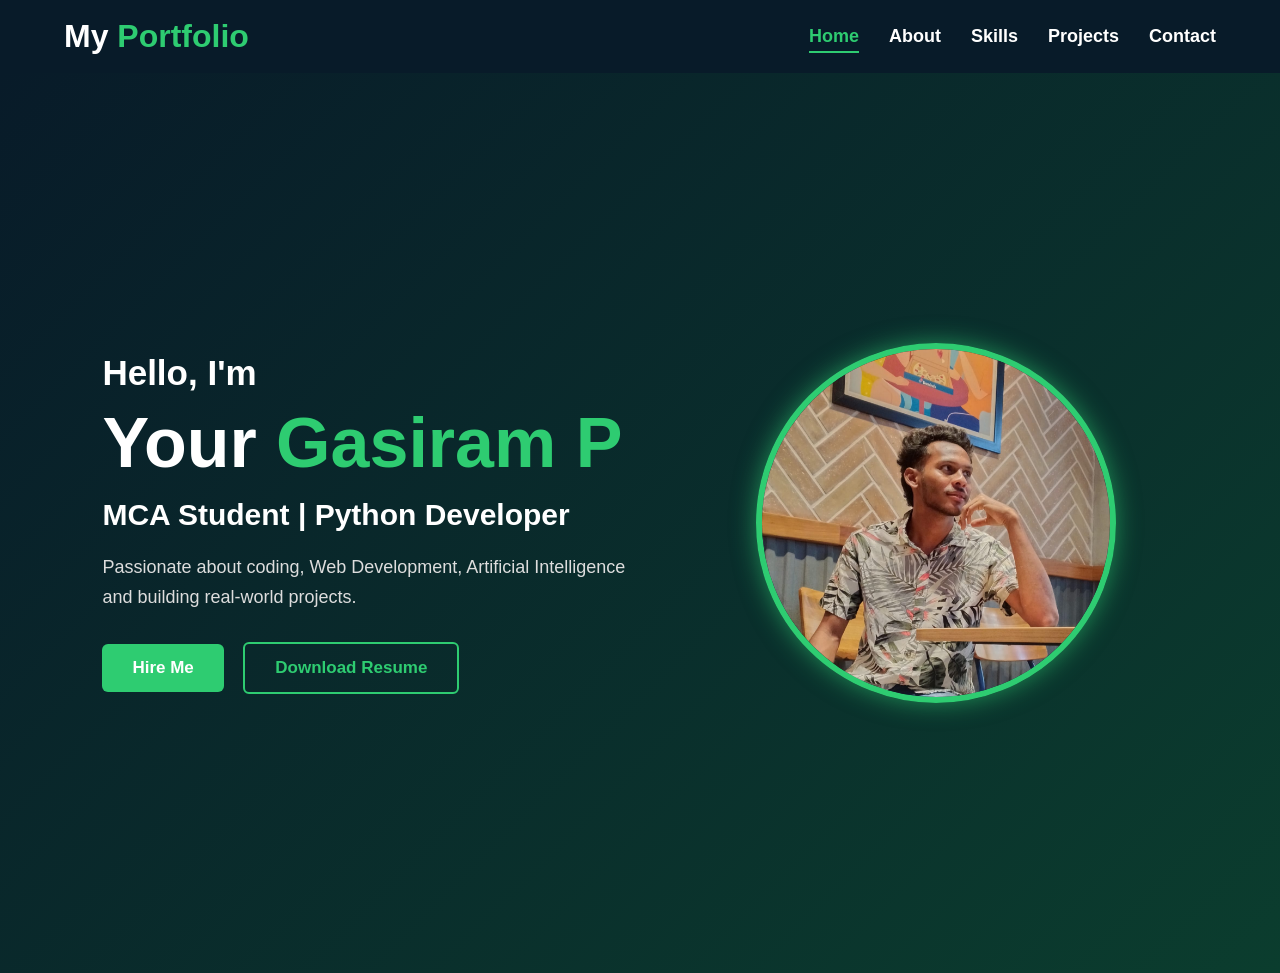
==== index.html @ af92c988 "Initial portfolio website upload" ====
<!DOCTYPE html>
<html lang="en">
<head>
    <meta charset="UTF-8">
    <meta name="viewport" content="width=device-width, initial-scale=1.0">
    <title>My Portfolio</title>

    <link rel="stylesheet" href="style.css">

    <link rel="stylesheet"
    href="https://cdnjs.cloudflare.com/ajax/libs/font-awesome/6.5.1/css/all.min.css">
</head>
<body>

<header>
    <nav>
        <h2>My <span>Portfolio</span></h2>

        <ul>
            <li><a href="index.html" class="active">Home</a></li>
            <li><a href="about.html">About</a></li>
            <li><a href="skills.html">Skills</a></li>
            <li><a href="projects.html">Projects</a></li>
            <li><a href="contact.html">Contact</a></li>
        </ul>
    </nav>
</header>

<section class="hero">

    <div class="hero-text">
        <h3>Hello, I'm</h3>

        <h1>Your <span>Gasiram P</span></h1>

        <h2>MCA Student | Python Developer</h2>

        <p>
            Passionate about coding, Web Development,
            Artificial Intelligence and building
            real-world projects.
        </p>

        <div class="buttons">
            <a href="contact.html">Hire Me</a>
            <a href="images/Gasiram resume.pdf (1).pdf" download>Download Resume</a>
        </div>
    </div>

    <div class="hero-image">
        <img src="images/WhatsApp Image 2026-05-23 at 7.29.19 PM.jpeg" alt="Profile">
    </div>

</section>

<script src="script.js"></script>

</body>
</html>
---- style.css ----
/* ===========================
   Reset
=========================== */

*{
    margin:0;
    padding:0;
    box-sizing:border-box;
    font-family:Arial, Helvetica, sans-serif;
    scroll-behavior:smooth;
}

body{
    background:#f5f5f5;
    color:#333;
    overflow-x:hidden;
}

/* ===========================
   Header
=========================== */

header{
    width:100%;
    background:#081b29;
    position:top;
    top:0;
    left:0;
    z-index:1000;
    box-shadow:0 2px 10px rgba(0,0,0,.3);
}

/* ===========================
   Navigation
=========================== */

nav{
    width:90%;
    margin:auto;
    display:flex;
    justify-content:space-between;
    align-items:center;
    padding:18px 0;
}

nav h2{
    color:#fff;
    font-size:32px;
    font-weight:bold;
}

nav h2 span{
    color:#2ecc71;
}

nav ul{
    list-style:none;
    display:flex;
}

nav ul li{
    margin-left:30px;
}

nav ul li a{
    text-decoration:none;
    color:#fff;
    font-size:18px;
    font-weight:bold;
    transition:.3s;
}

nav ul li a:hover,
nav ul li a.active{
    color:#2ecc71;
    border-bottom:2px solid #2ecc71;
    padding-bottom:5px;
}

/* ===========================
   Hero Section
=========================== */

.hero{
    width:100%;
    min-height:100vh;
    display:flex;
    justify-content:space-between;
    align-items:center;
    padding:120px 8%;
    background:linear-gradient(135deg,#081b29,#0b3d2e);
    color:#fff;
}

.hero-text{
    width:50%;
}

.hero-text h3{
    font-size:35px;
    margin-bottom:10px;
}

.hero-text h1{
    font-size:70px;
    margin-bottom:15px;
}

.hero-text h1 span{
    color:#2ecc71;
}

.hero-text h2{
    font-size:30px;
    margin-bottom:20px;
}

.hero-text p{
    font-size:18px;
    line-height:30px;
    color:#ddd;
    margin-bottom:30px;
}

/* Buttons */

.buttons a{
    display:inline-block;
    padding:14px 30px;
    text-decoration:none;
    border-radius:6px;
    font-size:17px;
    font-weight:bold;
    margin-right:15px;
    transition:.3s;
}

.buttons a:first-child{
    background:#2ecc71;
    color:#fff;
}

.buttons a:last-child{
    border:2px solid #2ecc71;
    color:#2ecc71;
}

.buttons a:hover{
    transform:translateY(-3px);
}

/* Hero Image */

.hero-image{
    width:45%;
    display:flex;
    justify-content:center;
}

.hero-image img{
    width:360px;
    height:360px;
    object-fit:cover;
    border-radius:50%;
    border:6px solid #2ecc71;
    box-shadow:0 0 25px rgba(46,204,113,.6);
}
/* About Section */
.about{
    padding: 70px 10%;
    background: #fff;
}

.about-container{
    display: flex;
    align-items: center;
    justify-content: space-between;
    gap: 50px;
    flex-wrap: wrap;
}

.about-image{
    flex: 2;
}

.about-image img{
    width: 100%;
    max-width: 4000px;
    border-radius: 00px;
    box-shadow: 0 5px 15px rgba(0,0,0,0.2);
}

.about-content{
    flex: 1;
}

.about-content h2{
    font-size: 38px;
    margin-bottom: 20px;
    color: #222;
}

.about-content h2 span{
    color: #00c853;
}

.about-content p{
    font-size: 17px;
    line-height: 1.8;
    color: #555;
    margin-bottom: 25px;
}

.about-info{
    display: flex;
    justify-content: space-between;
    gap: 40px;
    flex-wrap: wrap;
}

.about-info p{
    margin: 12px 0;
    font-size: 17px;
}

.about-info strong{
    color: #00c853;
}

/* Responsive */
@media(max-width:768px){
    .about-container{
        flex-direction: column;
        text-align: center;
    }

    .about-info{
        flex-direction: column;
        gap: 10px;
    }

    .about-image img{
        max-width: 320px;
    }
}
/* ==========================
   Contact Section
========================== */

.contact{
    width:90%;
    margin:120px auto 60px;
}

.contact h2{
    text-align:center;
    font-size:42px;
    margin-bottom:40px;
}

.contact h2 span{
    color:#2ecc71;
}

.contact-container{
    display:flex;
    justify-content:space-between;
    gap:40px;
    flex-wrap:wrap;
}

/* Contact Form */

.contact-container form{
    flex:1;
    min-width:320px;
    background:#fff;
    padding:30px;
    border-radius:10px;
    box-shadow:0 5px 15px rgba(0,0,0,.1);
}

.contact-container input,
.contact-container textarea{
    width:100%;
    padding:15px;
    margin-bottom:20px;
    border:1px solid #ccc;
    border-radius:6px;
    outline:none;
    font-size:16px;
}

.contact-container input:focus,
.contact-container textarea:focus{
    border-color:#2ecc71;
}

.contact-container textarea{
    resize:none;
}

.contact-container button{
    background:#2ecc71;
    color:#fff;
    border:none;
    padding:14px 30px;
    font-size:17px;
    border-radius:6px;
    cursor:pointer;
    transition:.3s;
}

.contact-container button:hover{
    background:#27ae60;
}

/* Contact Information */

.contact-info{
    flex:1;
    min-width:300px;
    background:#fff;
    padding:30px;
    border-radius:10px;
    box-shadow:0 5px 15px rgba(0,0,0,.1);
}

.contact-info h3{
    font-size:28px;
    margin-bottom:20px;
    color:#2ecc71;
}

.contact-info p{
    margin:18px 0;
    font-size:17px;
    color:#555;
}

.contact-info i{
    color:#2ecc71;
    font-size:20px;
    width:35px;
}

/* Footer */

footer{
    background:#081b29;
    color:#fff;
    text-align:center;
    padding:20px;
    margin-top:50px;
}

/* Responsive */

@media(max-width:768px){

.contact-container{
    flex-direction:column;
}

.contact h2{
    font-size:34px;
}

.contact-container form,
.contact-info{
    width:100%;
}

}
/* ==========================
   Projects Section
========================== */

.projects{
    width:90%;
    margin:120px auto 60px;
    text-align:center;
}

.projects h2{
    font-size:42px;
    margin-bottom:40px;
    color:#081b29;
}

.projects h2 span{
    color:#2ecc71;
}

.project-box{
    display:grid;
    grid-template-columns:repeat(auto-fit,minmax(300px,1fr));
    gap:30px;
}

.project{
    background:#fff;
    border-radius:15px;
    overflow:hidden;
    box-shadow:0 5px 15px rgba(0,0,0,0.15);
    transition:0.4s;
}

.project:hover{
    transform:translateY(-10px);
    box-shadow:0 10px 25px rgba(46,204,113,0.3);
}

.project img{
    width:100%;
    height:220px;
    object-fit:cover;
}

.project h3{
    font-size:24px;
    color:#081b29;
    margin:20px 0 10px;
}

.project p{
    font-size:16px;
    color:#555;
    line-height:26px;
    padding:0 20px;
}

.project a{
    display:inline-block;
    margin:20px 0 25px;
    padding:12px 30px;
    background:#2ecc71;
    color:#fff;
    text-decoration:none;
    border-radius:6px;
    font-weight:bold;
    transition:0.3s;
}

.project a:hover{
    background:#27ae60;
}

/* Responsive */

@media (max-width:768px){

.project-box{
    grid-template-columns:1fr;
}

.projects h2{
    font-size:34px;
}

.project img{
    height:200px;
}

.project h3{
    font-size:22px;
}

}
/* ==========================
   Skills Section
========================== */

.skills{
    padding:120px 10% 80px;
    background:#f5f5f5;
    text-align:center;
}

.skills h2{
    font-size:40px;
    margin-bottom:50px;
    color:#222;
}

.skills h2 span{
    color:#1dda65;
}

/* Skill Cards Container */

.skill-box{
    display:grid;
    grid-template-columns:repeat(auto-fit,minmax(220px,1fr));
    gap:30px;
    justify-content:center;
    align-items:center;
}

/* Individual Card */

.card{
    background:#fff;
    padding:25px;
    border-radius:15px;
    box-shadow:0 8px 20px rgba(0,0,0,0.1);
    transition:0.4s ease;
    cursor:pointer;
}

.card:hover{
    transform:translateY(-10px);
    box-shadow:0 15px 30px rgba(0,0,0,0.2);
}

/* Skill Image */

.card img{
    width:100px;
    height:100px;
    object-fit:contain;
    margin-bottom:20px;
    transition:0.4s;
}

.card:hover img{
    transform:scale(1.1) rotate(5deg);
}

/* Skill Name */

.card h3{
    font-size:22px;
    color:#333;
    margin-top:10px;
}

/* Responsive */

@media(max-width:768px){

    .skills{
        padding:100px 20px 60px;
    }

    .skills h2{
        font-size:32px;
    }

    .card{
        padding:20px;
    }

    .card img{
        width:80px;
        height:80px;
    }

    .card h3{
        font-size:20px;
    }
}

@media(max-width:480px){

    .skills h2{
        font-size:28px;
    }

    .skill-box{
        grid-template-columns:1fr;
    }
}
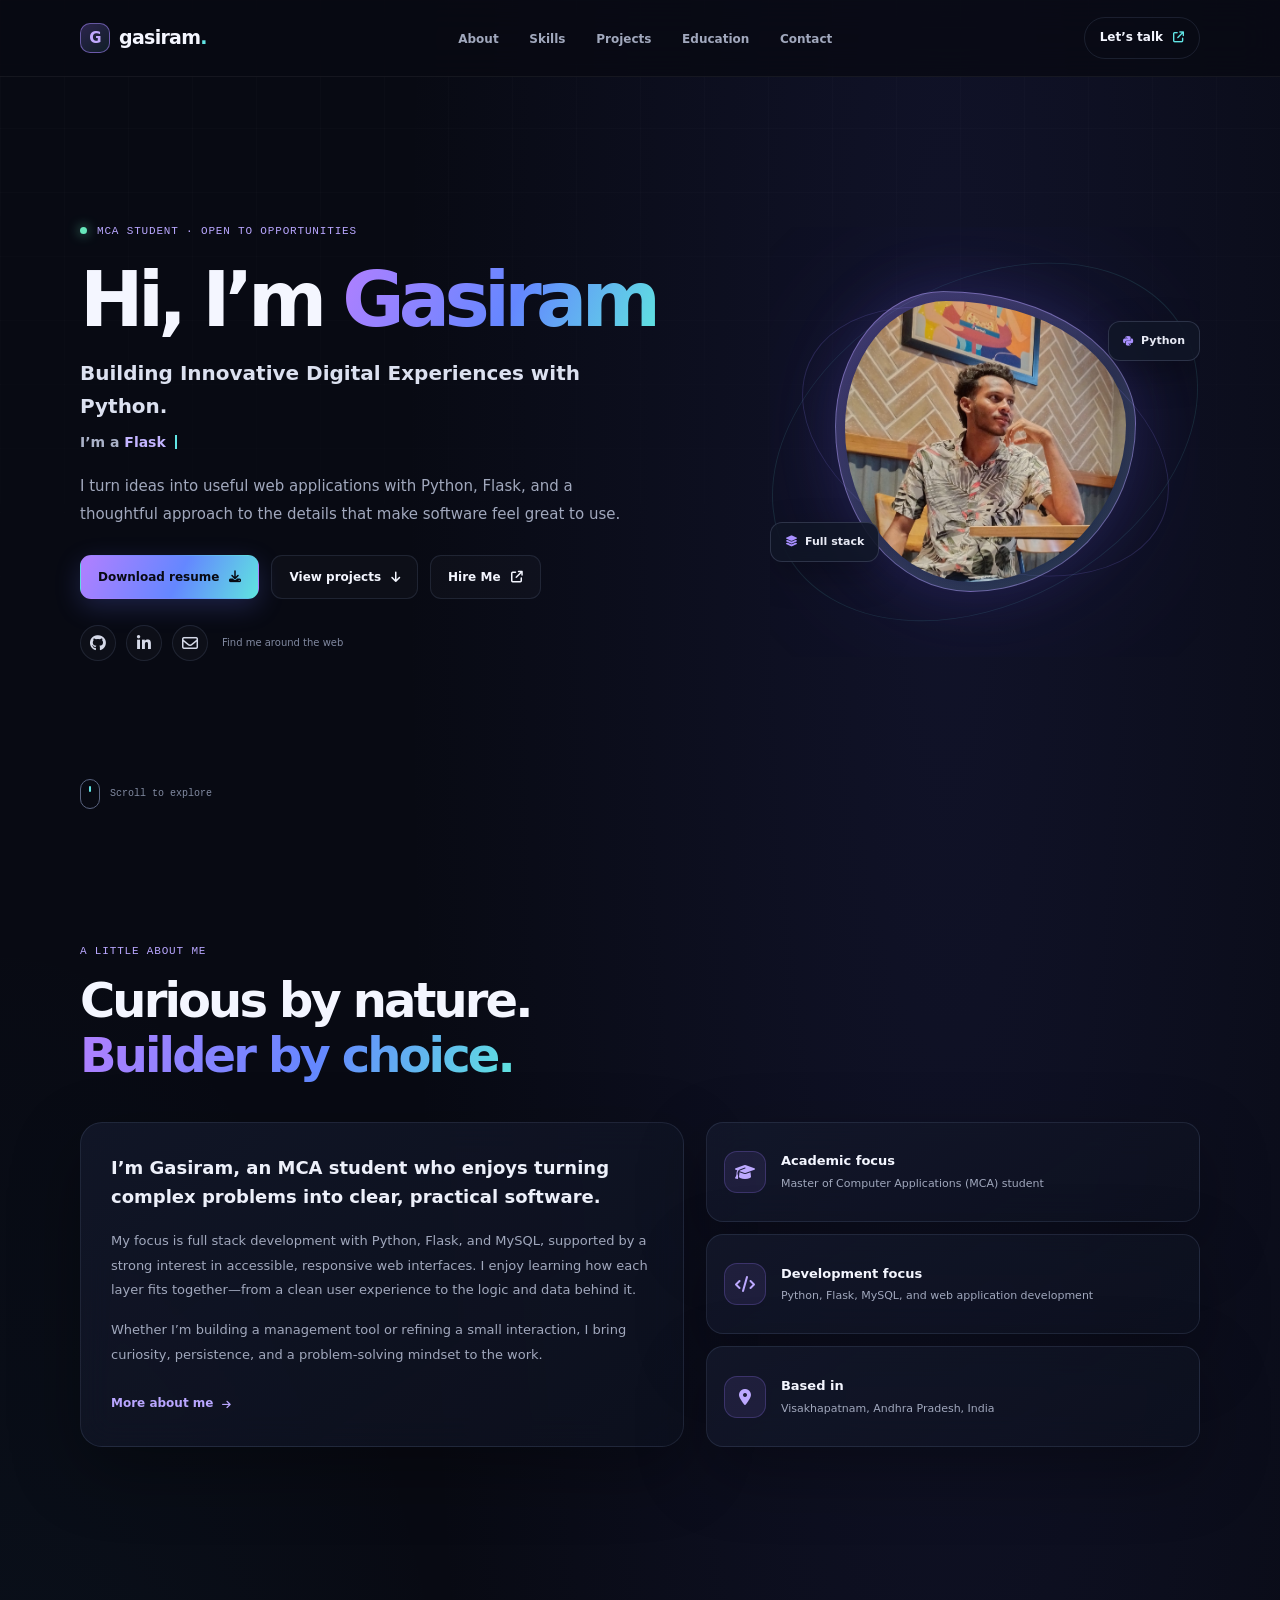
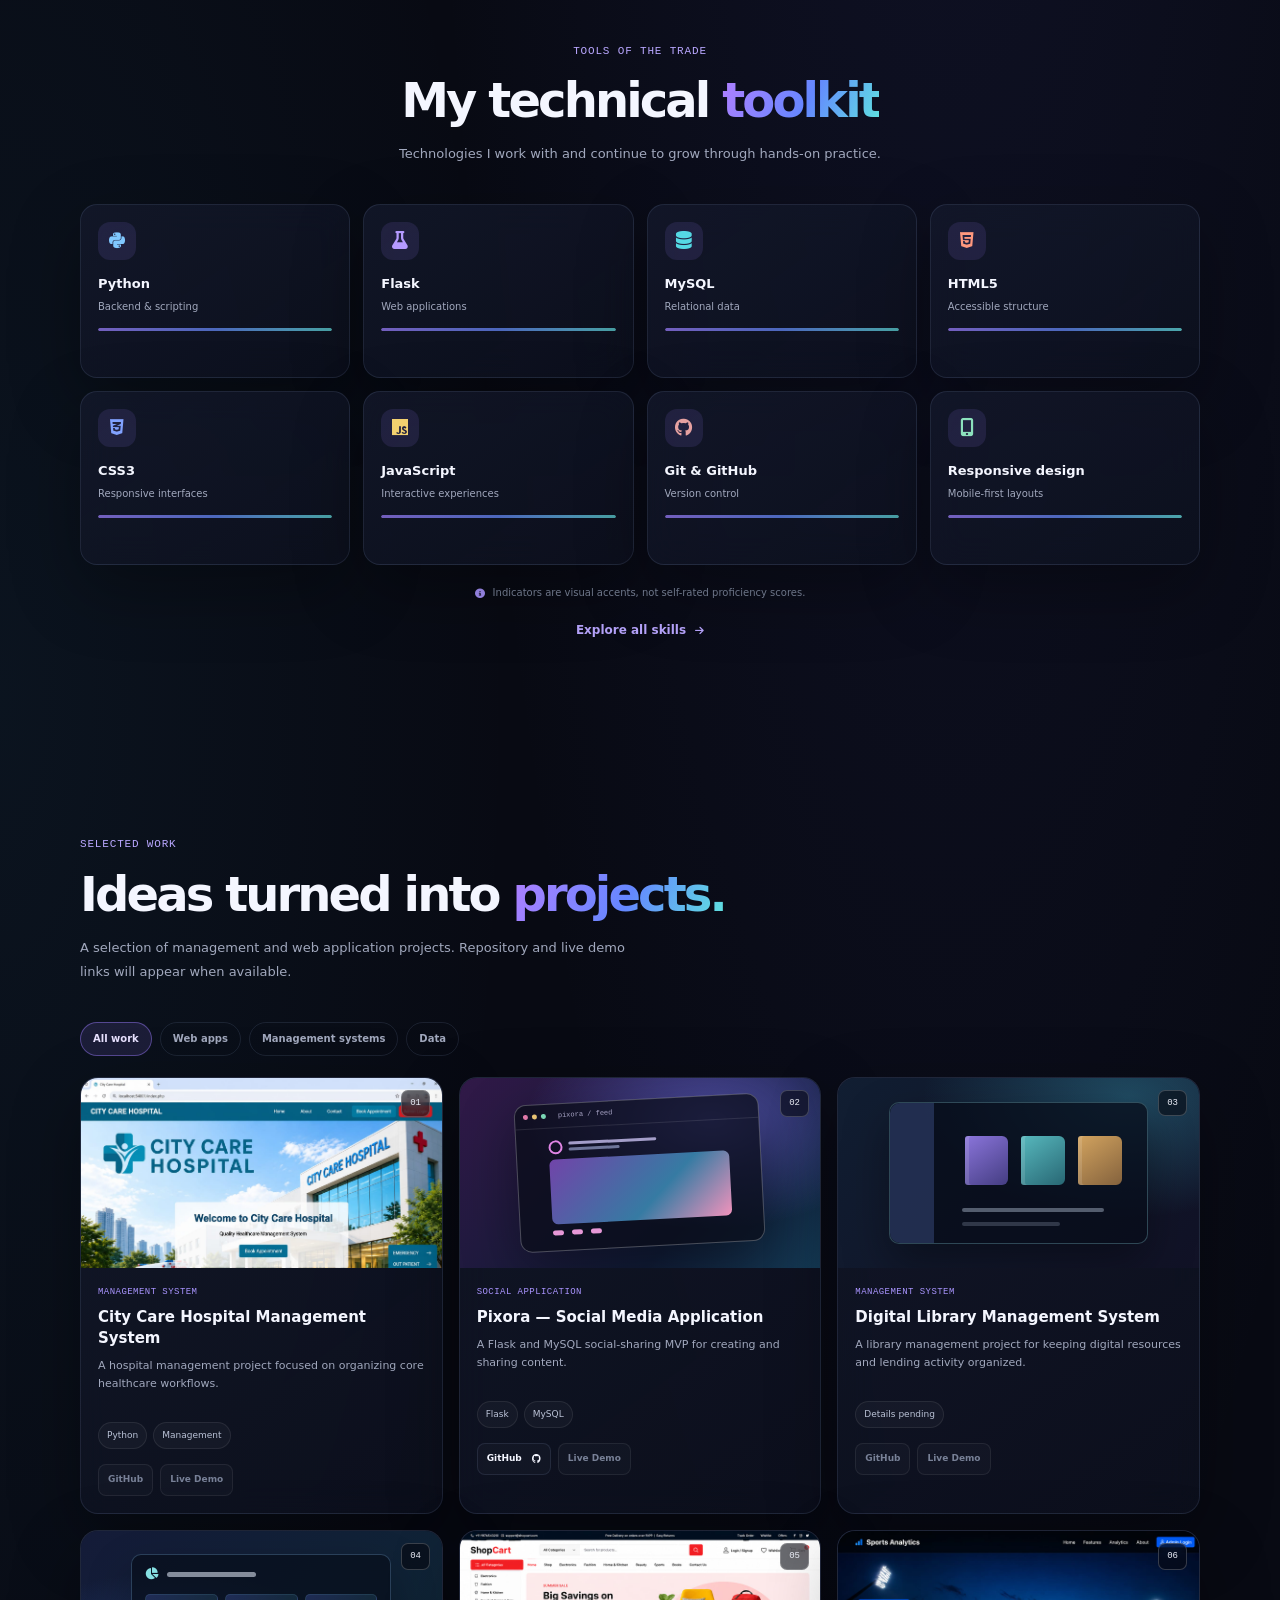
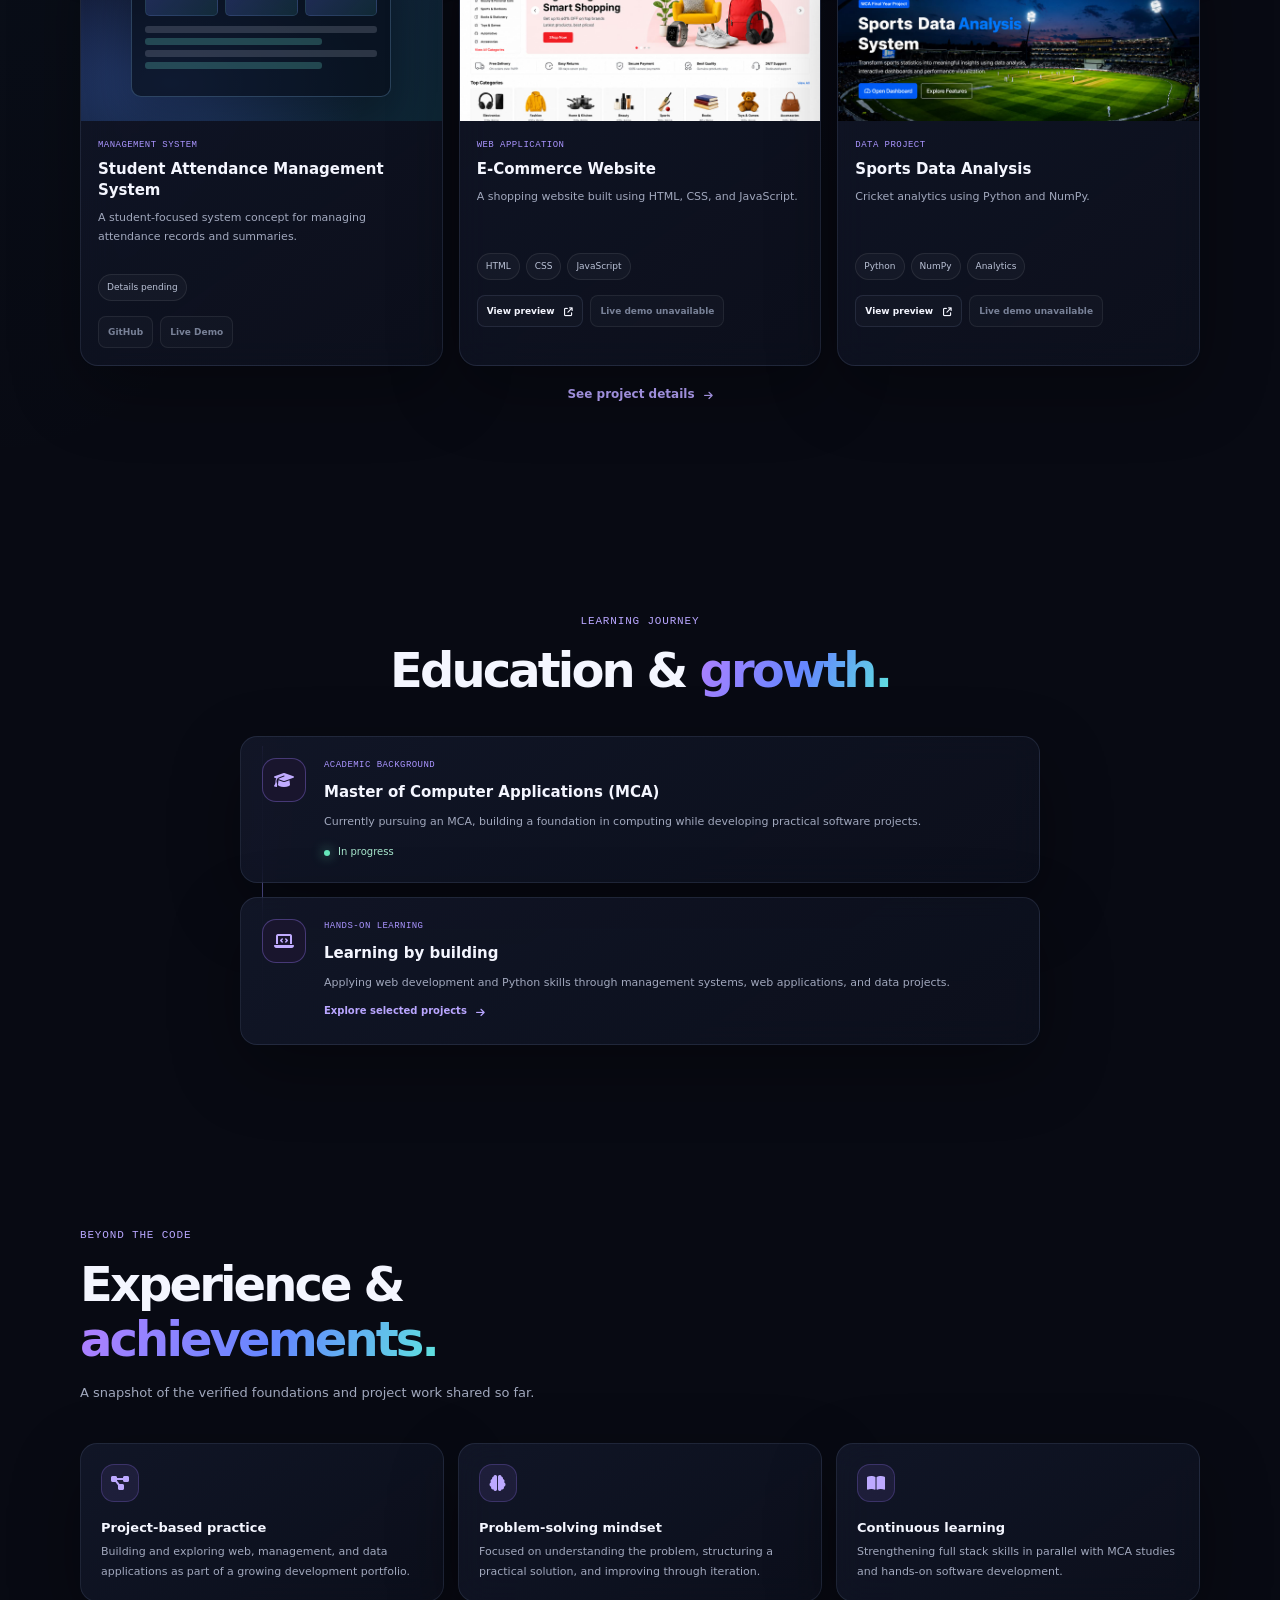
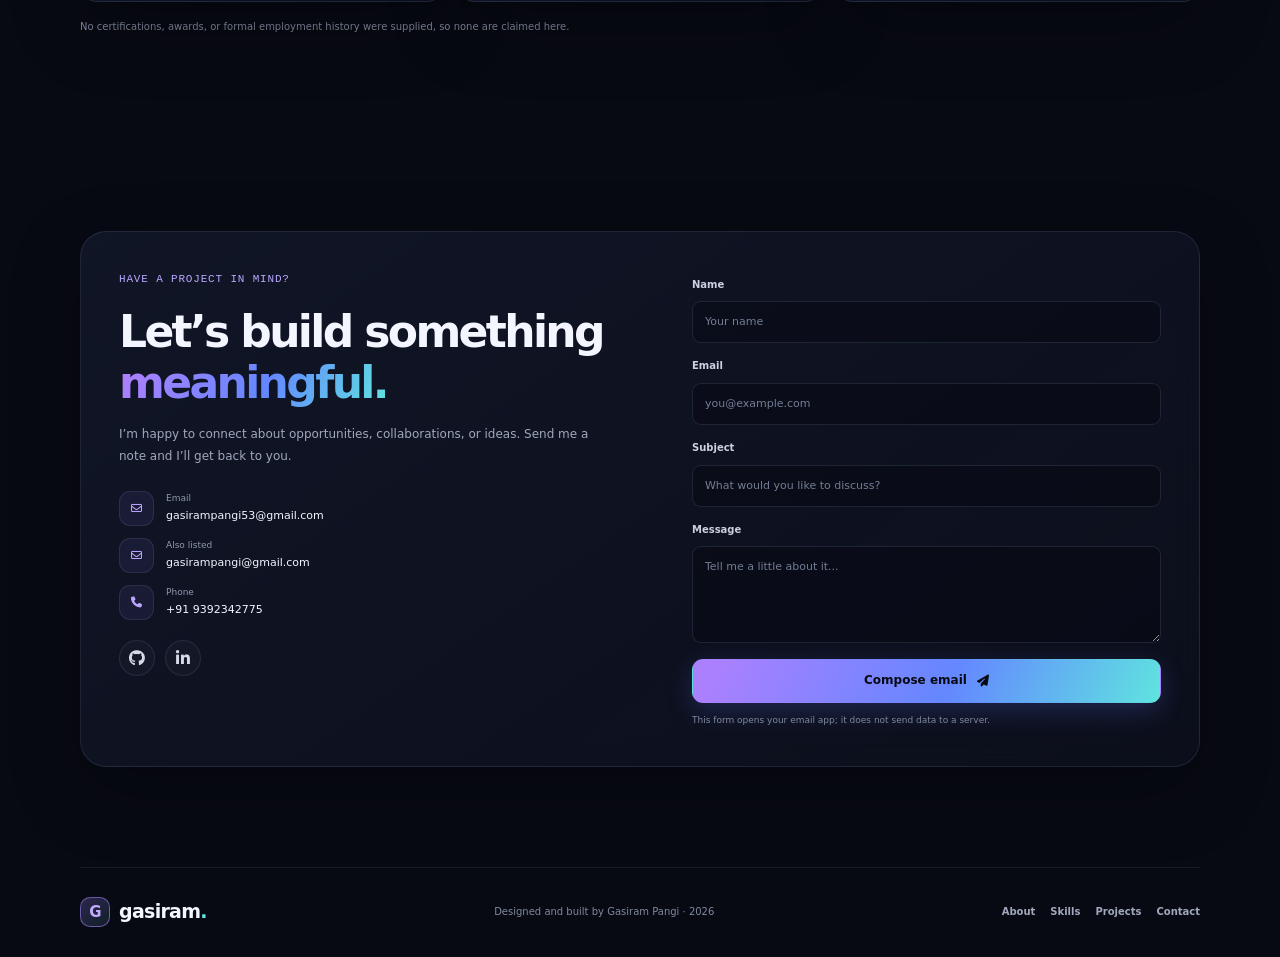
==== commit e004cfbe: "Redesign portfolio website Co-authored-by: Copilot <223556219+Copilot@users.noreply.github.com>" ====
--- a/index.html
+++ b/index.html
@@ -1,59 +1,217 @@
- <!DOCTYPE html>
+<!doctype html>
 <html lang="en">
 <head>
     <meta charset="UTF-8">
-    <meta name="viewport" content="width=device-width, initial-scale=1.0">
-    <title>My Portfolio</title>
-
+    <meta name="viewport" content="width=device-width, initial-scale=1">
+    <meta name="theme-color" content="#080a13">
+    <meta name="description" content="Gasiram is an MCA student and Python full stack developer focused on Flask, MySQL, and thoughtful web experiences.">
+    <meta property="og:title" content="Gasiram | Python Full Stack Developer">
+    <meta property="og:description" content="Explore Gasiram's projects, technical focus, education, and contact details.">
+    <meta property="og:type" content="website">
+    <title>Gasiram | Python Full Stack Developer</title>
+    <link rel="preconnect" href="https://cdnjs.cloudflare.com">
     <link rel="stylesheet" href="style.css">
-
-    <link rel="stylesheet"
-    href="https://cdnjs.cloudflare.com/ajax/libs/font-awesome/6.5.1/css/all.min.css">
+    <link rel="stylesheet" href="https://cdnjs.cloudflare.com/ajax/libs/font-awesome/6.5.1/css/all.min.css">
 </head>
 <body>
-
-<header>
-    <nav>
-        <h2>My <span>Portfolio</span></h2>
-
-        <ul>
-            <li><a href="index.html" class="active">Home</a></li>
-            <li><a href="about.html">About</a></li>
-            <li><a href="skills.html">Skills</a></li>
-            <li><a href="projects.html">Projects</a></li>
-            <li><a href="contact.html">Contact</a></li>
-        </ul>
-    </nav>
-</header>
-
-<section class="hero">
-
-    <div class="hero-text">
-        <h3>Hello, I'm</h3>
-
-        <h1>Your <span>Gasiram P</span></h1>
-
-        <h2>MCA Student | Python Developer</h2>
-
-        <p>
-            Passionate about coding, Web Development,
-            Artificial Intelligence and building
-            real-world projects.
-        </p>
-
-        <div class="buttons">
-            <a href="contact.html">Hire Me</a>
-            <a href="images/Gasiram resume.pdf (1).pdf" download>Download Resume</a>
-        </div>
-    </div>
-
-    <div class="hero-image">
-        <img src="images/WhatsApp Image 2026-05-23 at 7.29.19 PM.jpeg" alt="Profile">
-    </div>
-
-</section>
-
-<script src="script.js"></script>
-
+    <a class="skip-link" href="#main">Skip to content</a>
+    <header class="site-header">
+        <nav class="site-nav" aria-label="Main navigation">
+            <a class="brand" href="#home" aria-label="Gasiram, home"><span class="brand-mark">G</span>gasiram<span class="brand-dot">.</span></a>
+            <ul class="nav-links">
+                <li><a href="#about">About</a></li>
+                <li><a href="#skills">Skills</a></li>
+                <li><a href="#projects">Projects</a></li>
+                <li><a href="#education">Education</a></li>
+                <li><a href="#contact">Contact</a></li>
+            </ul>
+            <a class="nav-cta" href="#contact">Let’s talk <i class="fa-solid fa-arrow-up-right-from-square" aria-hidden="true"></i></a>
+        </nav>
+    </header>
+
+    <main id="main">
+        <section class="hero section-shell" id="home" aria-labelledby="hero-title">
+            <div class="hero-copy reveal">
+                <p class="eyebrow"><span class="status-dot"></span> MCA student · Open to opportunities</p>
+                <h1 id="hero-title">Hi, I’m <span class="gradient-text">Gasiram</span></h1>
+                <p class="hero-subtitle">Building Innovative Digital Experiences with Python.</p>
+                <p class="hero-role">I’m a <span class="typed-role" data-roles="Python Full Stack Developer|Flask Developer|MCA Student|Web Application Developer">Python Full Stack Developer</span><span class="typing-caret" aria-hidden="true"></span></p>
+                <p class="hero-description">I turn ideas into useful web applications with Python, Flask, and a thoughtful approach to the details that make software feel great to use.</p>
+                <div class="hero-actions">
+                    <a class="button button-primary" href="images/Gasiram resume.pdf (1).pdf" download>Download resume <i class="fa-solid fa-download" aria-hidden="true"></i></a>
+                    <a class="button button-secondary" href="#projects">View projects <i class="fa-solid fa-arrow-down" aria-hidden="true"></i></a>
+                    <a class="button button-secondary" href="#contact">Hire Me <i class="fa-solid fa-arrow-up-right-from-square" aria-hidden="true"></i></a>
+                </div>
+                <div class="social-links" aria-label="Social links">
+                    <a href="https://github.com/gasiram53" target="_blank" rel="noopener noreferrer" aria-label="GitHub profile"><i class="fa-brands fa-github" aria-hidden="true"></i></a>
+                    <a href="https://www.linkedin.com/in/gasiram" target="_blank" rel="noopener noreferrer" aria-label="LinkedIn profile"><i class="fa-brands fa-linkedin-in" aria-hidden="true"></i></a>
+                    <a href="mailto:gasirampangi53@gmail.com" aria-label="Email Gasiram"><i class="fa-regular fa-envelope" aria-hidden="true"></i></a>
+                    <span class="social-caption">Find me around the web</span>
+                </div>
+            </div>
+            <div class="hero-visual reveal" aria-label="Profile portrait">
+                <div class="orbit orbit-one"></div>
+                <div class="orbit orbit-two"></div>
+                <div class="portrait-frame">
+                    <img src="images/WhatsApp Image 2026-05-23 at 7.29.19 PM.jpeg" alt="Portrait of Gasiram" fetchpriority="high">
+                </div>
+                <div class="floating-chip chip-python"><i class="fa-brands fa-python" aria-hidden="true"></i> Python</div>
+                <div class="floating-chip chip-flask"><i class="fa-solid fa-layer-group" aria-hidden="true"></i> Full stack</div>
+                <div class="hero-glow" aria-hidden="true"></div>
+            </div>
+            <a class="scroll-hint" href="#about"><span></span> Scroll to explore</a>
+        </section>
+
+        <section class="section section-shell about-section" id="about" aria-labelledby="about-title">
+            <div class="section-heading reveal">
+                <p class="eyebrow">A little about me</p>
+                <h2 id="about-title">Curious by nature.<br><span class="gradient-text">Builder by choice.</span></h2>
+            </div>
+            <div class="about-grid">
+                <div class="about-copy glass-card reveal">
+                    <p class="lead">I’m Gasiram, an MCA student who enjoys turning complex problems into clear, practical software.</p>
+                    <p>My focus is full stack development with Python, Flask, and MySQL, supported by a strong interest in accessible, responsive web interfaces. I enjoy learning how each layer fits together—from a clean user experience to the logic and data behind it.</p>
+                    <p>Whether I’m building a management tool or refining a small interaction, I bring curiosity, persistence, and a problem-solving mindset to the work.</p>
+                    <a class="text-link" href="about.html">More about me <i class="fa-solid fa-arrow-right" aria-hidden="true"></i></a>
+                </div>
+                <div class="about-facts reveal">
+                    <article class="fact-card glass-card"><span class="fact-icon"><i class="fa-solid fa-graduation-cap" aria-hidden="true"></i></span><div><h3>Academic focus</h3><p>Master of Computer Applications (MCA) student</p></div></article>
+                    <article class="fact-card glass-card"><span class="fact-icon"><i class="fa-solid fa-code" aria-hidden="true"></i></span><div><h3>Development focus</h3><p>Python, Flask, MySQL, and web application development</p></div></article>
+                    <article class="fact-card glass-card"><span class="fact-icon"><i class="fa-solid fa-location-dot" aria-hidden="true"></i></span><div><h3>Based in</h3><p>Visakhapatnam, Andhra Pradesh, India</p></div></article>
+                </div>
+            </div>
+        </section>
+
+        <section class="section section-shell skills-section" id="skills" aria-labelledby="skills-title">
+            <div class="section-heading section-heading-centered reveal">
+                <p class="eyebrow">Tools of the trade</p>
+                <h2 id="skills-title">My technical <span class="gradient-text">toolkit</span></h2>
+                <p class="section-intro">Technologies I work with and continue to grow through hands-on practice.</p>
+            </div>
+            <div class="skills-grid">
+                <article class="skill-card glass-card reveal"><span class="skill-icon python"><i class="fa-brands fa-python" aria-hidden="true"></i></span><h3>Python</h3><p>Backend & scripting</p><div class="skill-meter" aria-hidden="true"><span></span></div></article>
+                <article class="skill-card glass-card reveal"><span class="skill-icon flask"><i class="fa-solid fa-flask" aria-hidden="true"></i></span><h3>Flask</h3><p>Web applications</p><div class="skill-meter" aria-hidden="true"><span></span></div></article>
+                <article class="skill-card glass-card reveal"><span class="skill-icon mysql"><i class="fa-solid fa-database" aria-hidden="true"></i></span><h3>MySQL</h3><p>Relational data</p><div class="skill-meter" aria-hidden="true"><span></span></div></article>
+                <article class="skill-card glass-card reveal"><span class="skill-icon html"><i class="fa-brands fa-html5" aria-hidden="true"></i></span><h3>HTML5</h3><p>Accessible structure</p><div class="skill-meter" aria-hidden="true"><span></span></div></article>
+                <article class="skill-card glass-card reveal"><span class="skill-icon css"><i class="fa-brands fa-css3-alt" aria-hidden="true"></i></span><h3>CSS3</h3><p>Responsive interfaces</p><div class="skill-meter" aria-hidden="true"><span></span></div></article>
+                <article class="skill-card glass-card reveal"><span class="skill-icon javascript"><i class="fa-brands fa-js" aria-hidden="true"></i></span><h3>JavaScript</h3><p>Interactive experiences</p><div class="skill-meter" aria-hidden="true"><span></span></div></article>
+                <article class="skill-card glass-card reveal"><span class="skill-icon git"><i class="fa-brands fa-github" aria-hidden="true"></i></span><h3>Git &amp; GitHub</h3><p>Version control</p><div class="skill-meter" aria-hidden="true"><span></span></div></article>
+                <article class="skill-card glass-card reveal"><span class="skill-icon responsive"><i class="fa-solid fa-mobile-screen-button" aria-hidden="true"></i></span><h3>Responsive design</h3><p>Mobile-first layouts</p><div class="skill-meter" aria-hidden="true"><span></span></div></article>
+            </div>
+            <p class="skills-note"><i class="fa-solid fa-circle-info" aria-hidden="true"></i> Indicators are visual accents, not self-rated proficiency scores.</p>
+            <a class="text-link centered-link" href="skills.html">Explore all skills <i class="fa-solid fa-arrow-right" aria-hidden="true"></i></a>
+        </section>
+
+        <section class="section section-shell projects-section" id="projects" aria-labelledby="projects-title">
+            <div class="section-heading reveal">
+                <p class="eyebrow">Selected work</p>
+                <h2 id="projects-title">Ideas turned into <span class="gradient-text">projects.</span></h2>
+                <p class="section-intro">A selection of management and web application projects. Repository and live demo links will appear when available.</p>
+            </div>
+            <div class="project-filters reveal" role="group" aria-label="Filter projects">
+                <button class="filter-button is-active" type="button" data-filter="all" aria-pressed="true">All work</button>
+                <button class="filter-button" type="button" data-filter="web" aria-pressed="false">Web apps</button>
+                <button class="filter-button" type="button" data-filter="management" aria-pressed="false">Management systems</button>
+                <button class="filter-button" type="button" data-filter="data" aria-pressed="false">Data</button>
+            </div>
+            <div class="projects-grid">
+                <article class="project-card glass-card reveal" data-category="management">
+                    <div class="project-preview hospital-preview"><img src="images/hospital (2).jpeg" alt="City Care Hospital website preview" loading="lazy"><span class="project-index">01</span></div>
+                    <div class="project-body"><p class="project-type">Management system</p><h3>City Care Hospital Management System</h3><p>A hospital management project focused on organizing core healthcare workflows.</p><div class="tag-list"><span>Python</span><span>Management</span></div><div class="project-actions"><button class="button button-small button-muted" type="button" disabled title="Repository link not provided">GitHub</button><button class="button button-small button-muted" type="button" disabled title="Live demo link not provided">Live Demo</button></div></div>
+                </article>
+                <article class="project-card glass-card reveal" data-category="web">
+                    <div class="project-preview pixora-preview" role="img" aria-label="Illustrative Pixora project preview"><div class="mock-window"><div class="mock-top"><i></i><i></i><i></i><span>pixora / feed</span></div><div class="mock-post"><div class="mock-avatar"></div><div class="mock-lines"><i></i><i></i></div><div class="mock-image"></div><div class="mock-controls"><i></i><i></i><i></i></div></div></div><span class="project-index">02</span></div>
+                    <div class="project-body"><p class="project-type">Social application</p><h3>Pixora — Social Media Application</h3><p>A Flask and MySQL social-sharing MVP for creating and sharing content.</p><div class="tag-list"><span>Flask</span><span>MySQL</span></div><div class="project-actions"><a class="button button-small button-secondary" href="https://github.com/gasiram53/hello_pixora" target="_blank" rel="noopener noreferrer">GitHub <i class="fa-brands fa-github" aria-hidden="true"></i></a><button class="button button-small button-muted" type="button" disabled title="No hosted demo is available">Live Demo</button></div></div>
+                </article>
+                <article class="project-card glass-card reveal" data-category="management">
+                    <div class="project-preview library-preview" role="img" aria-label="Illustrative digital library project preview"><div class="library-ui"><span class="library-sidebar"></span><span class="library-book book-one"></span><span class="library-book book-two"></span><span class="library-book book-three"></span><span class="library-row"></span><span class="library-row"></span></div><span class="project-index">03</span></div>
+                    <div class="project-body"><p class="project-type">Management system</p><h3>Digital Library Management System</h3><p>A library management project for keeping digital resources and lending activity organized.</p><div class="tag-list"><span>Details pending</span></div><div class="project-actions"><button class="button button-small button-muted" type="button" disabled title="Repository link not provided">GitHub</button><button class="button button-small button-muted" type="button" disabled title="Live demo link not provided">Live Demo</button></div></div>
+                </article>
+                <article class="project-card glass-card reveal" data-category="management">
+                    <div class="project-preview attendance-preview" role="img" aria-label="Illustrative student attendance project preview"><div class="attendance-ui"><div class="attendance-heading"><i class="fa-solid fa-chart-pie" aria-hidden="true"></i><span></span></div><div class="attendance-stat"><i></i><i></i><i></i></div><div class="attendance-table"><i></i><i></i><i></i><i></i></div></div><span class="project-index">04</span></div>
+                    <div class="project-body"><p class="project-type">Management system</p><h3>Student Attendance Management System</h3><p>A student-focused system concept for managing attendance records and summaries.</p><div class="tag-list"><span>Details pending</span></div><div class="project-actions"><button class="button button-small button-muted" type="button" disabled title="Repository link not provided">GitHub</button><button class="button button-small button-muted" type="button" disabled title="Live demo link not provided">Live Demo</button></div></div>
+                </article>
+                <article class="project-card glass-card reveal" data-category="web">
+                    <div class="project-preview ecommerce-preview"><img src="images/ec.jpeg" alt="E-commerce website preview" loading="lazy"><span class="project-index">05</span></div>
+                    <div class="project-body"><p class="project-type">Web application</p><h3>E-Commerce Website</h3><p>A shopping website built using HTML, CSS, and JavaScript.</p><div class="tag-list"><span>HTML</span><span>CSS</span><span>JavaScript</span></div><div class="project-actions"><a class="button button-small button-secondary" href="images/ec.jpeg">View preview <i class="fa-solid fa-arrow-up-right-from-square" aria-hidden="true"></i></a><span class="button button-small button-muted" aria-disabled="true" title="Live demo link not provided">Live demo unavailable</span></div></div>
+                </article>
+                <article class="project-card glass-card reveal" data-category="data">
+                    <div class="project-preview sports-preview"><img src="images/WhatsApp Image 2026-08-10 at 6.42.38 PM.jpeg" alt="Sports data analysis project preview" loading="lazy"><span class="project-index">06</span></div>
+                    <div class="project-body"><p class="project-type">Data project</p><h3>Sports Data Analysis</h3><p>Cricket analytics using Python and NumPy.</p><div class="tag-list"><span>Python</span><span>NumPy</span><span>Analytics</span></div><div class="project-actions"><a class="button button-small button-secondary" href="images/WhatsApp Image 2026-08-10 at 6.42.38 PM.jpeg">View preview <i class="fa-solid fa-arrow-up-right-from-square" aria-hidden="true"></i></a><span class="button button-small button-muted" aria-disabled="true" title="Live demo link not provided">Live demo unavailable</span></div></div>
+                </article>
+            </div>
+            <a class="text-link centered-link" href="projects.html">See project details <i class="fa-solid fa-arrow-right" aria-hidden="true"></i></a>
+        </section>
+
+        <section class="section section-shell education-section" id="education" aria-labelledby="education-title">
+            <div class="section-heading section-heading-centered reveal">
+                <p class="eyebrow">Learning journey</p>
+                <h2 id="education-title">Education &amp; <span class="gradient-text">growth.</span></h2>
+            </div>
+            <div class="timeline">
+                <article class="timeline-item glass-card reveal">
+                    <span class="timeline-marker"><i class="fa-solid fa-graduation-cap" aria-hidden="true"></i></span>
+                    <div><p class="timeline-label">Academic background</p><h3>Master of Computer Applications (MCA)</h3><p>Currently pursuing an MCA, building a foundation in computing while developing practical software projects.</p><span class="timeline-status"><i class="fa-solid fa-circle" aria-hidden="true"></i> In progress</span></div>
+                </article>
+                <article class="timeline-item glass-card reveal">
+                    <span class="timeline-marker"><i class="fa-solid fa-laptop-code" aria-hidden="true"></i></span>
+                    <div><p class="timeline-label">Hands-on learning</p><h3>Learning by building</h3><p>Applying web development and Python skills through management systems, web applications, and data projects.</p><a class="text-link" href="#projects">Explore selected projects <i class="fa-solid fa-arrow-right" aria-hidden="true"></i></a></div>
+                </article>
+            </div>
+        </section>
+
+        <section class="section section-shell achievements-section" id="experience" aria-labelledby="experience-title">
+            <div class="section-heading reveal">
+                <p class="eyebrow">Beyond the code</p>
+                <h2 id="experience-title">Experience &amp; <span class="gradient-text">achievements.</span></h2>
+                <p class="section-intro">A snapshot of the verified foundations and project work shared so far.</p>
+            </div>
+            <div class="achievement-grid">
+                <article class="achievement-card glass-card reveal"><span class="achievement-icon"><i class="fa-solid fa-diagram-project" aria-hidden="true"></i></span><h3>Project-based practice</h3><p>Building and exploring web, management, and data applications as part of a growing development portfolio.</p></article>
+                <article class="achievement-card glass-card reveal"><span class="achievement-icon"><i class="fa-solid fa-brain" aria-hidden="true"></i></span><h3>Problem-solving mindset</h3><p>Focused on understanding the problem, structuring a practical solution, and improving through iteration.</p></article>
+                <article class="achievement-card glass-card reveal"><span class="achievement-icon"><i class="fa-solid fa-book-open" aria-hidden="true"></i></span><h3>Continuous learning</h3><p>Strengthening full stack skills in parallel with MCA studies and hands-on software development.</p></article>
+            </div>
+            <p class="verification-note">No certifications, awards, or formal employment history were supplied, so none are claimed here.</p>
+        </section>
+
+        <section class="section section-shell contact-section" id="contact" aria-labelledby="contact-title">
+            <div class="contact-panel glass-card reveal">
+                <div class="contact-copy">
+                    <p class="eyebrow">Have a project in mind?</p>
+                    <h2 id="contact-title">Let’s build something <span class="gradient-text">meaningful.</span></h2>
+                    <p>I’m happy to connect about opportunities, collaborations, or ideas. Send me a note and I’ll get back to you.</p>
+                    <div class="contact-methods">
+                        <a href="mailto:gasirampangi53@gmail.com"><i class="fa-regular fa-envelope" aria-hidden="true"></i><span><small>Email</small>gasirampangi53@gmail.com</span></a>
+                        <a href="mailto:gasirampangi@gmail.com"><i class="fa-regular fa-envelope" aria-hidden="true"></i><span><small>Also listed</small>gasirampangi@gmail.com</span></a>
+                        <a href="tel:+919392342775"><i class="fa-solid fa-phone" aria-hidden="true"></i><span><small>Phone</small>+91 9392342775</span></a>
+                    </div>
+                    <div class="social-links contact-socials">
+                        <a href="https://github.com/gasiram53" target="_blank" rel="noopener noreferrer" aria-label="GitHub profile"><i class="fa-brands fa-github" aria-hidden="true"></i></a>
+                        <a href="https://www.linkedin.com/in/gasiram" target="_blank" rel="noopener noreferrer" aria-label="LinkedIn profile"><i class="fa-brands fa-linkedin-in" aria-hidden="true"></i></a>
+                    </div>
+                </div>
+                <form class="contact-form" data-contact-form>
+                    <label for="contact-name">Name</label>
+                    <input id="contact-name" name="name" type="text" autocomplete="name" placeholder="Your name" required>
+                    <label for="contact-email">Email</label>
+                    <input id="contact-email" name="email" type="email" autocomplete="email" placeholder="you@example.com" required>
+                    <label for="contact-subject">Subject</label>
+                    <input id="contact-subject" name="subject" type="text" placeholder="What would you like to discuss?" required>
+                    <label for="contact-message">Message</label>
+                    <textarea id="contact-message" name="message" rows="4" placeholder="Tell me a little about it..." required></textarea>
+                    <button class="button button-primary" type="submit">Compose email <i class="fa-solid fa-paper-plane" aria-hidden="true"></i></button>
+                    <p class="form-note" aria-live="polite">This form opens your email app; it does not send data to a server.</p>
+                </form>
+            </div>
+        </section>
+    </main>
+
+    <footer class="site-footer">
+        <a class="brand" href="#home"><span class="brand-mark">G</span>gasiram<span class="brand-dot">.</span></a>
+        <p>Designed and built by Gasiram Pangi · <span id="current-year">2026</span></p>
+        <div class="footer-links"><a href="about.html">About</a><a href="skills.html">Skills</a><a href="projects.html">Projects</a><a href="contact.html">Contact</a></div>
+    </footer>
+    <button class="back-to-top" type="button" aria-label="Back to top"><i class="fa-solid fa-arrow-up" aria-hidden="true"></i></button>
+    <script src="script.js" defer></script>
 </body>
-</html>+</html>
--- a/style.css
+++ b/style.css
@@ -1,573 +1,679 @@
-/* ===========================
-   Reset
-=========================== */
+:root{
+    color-scheme:dark;
+    --bg:#080a13;
+    --bg-soft:#0c1020;
+    --surface:rgba(17,22,39,.72);
+    --surface-strong:#111629;
+    --line:rgba(156,174,220,.13);
+    --text:#f4f6ff;
+    --muted:#a1a8bd;
+    --purple:#9b7bff;
+    --blue:#6288ff;
+    --cyan:#61e5e5;
+    --gradient:linear-gradient(115deg,#ab80ff 5%,#6487ff 55%,#5fe4df 100%);
+    --shadow:0 24px 70px rgba(0,0,0,.32);
+    --radius:22px;
+    --content:1120px;
+}
 
-*{
+*{box-sizing:border-box}
+html{scroll-behavior:smooth;scroll-padding-top:92px}
+body{
+    margin:0;
+    min-width:320px;
+    background:
+        radial-gradient(ellipse at 74% 8%,rgba(75,77,190,.13),transparent 34rem),
+        radial-gradient(ellipse at 0% 40%,rgba(45,133,173,.08),transparent 32rem),
+        var(--bg);
+    color:var(--text);
+    font-family:"Manrope",Inter,ui-sans-serif,system-ui,-apple-system,"Segoe UI",sans-serif;
+    line-height:1.65;
+    overflow-x:hidden;
+}
+body::before{
+    position:fixed;
+    inset:0;
+    z-index:-1;
+    background-image:linear-gradient(rgba(255,255,255,.018) 1px,transparent 1px),linear-gradient(90deg,rgba(255,255,255,.018) 1px,transparent 1px);
+    background-size:64px 64px;
+    content:"";
+    mask-image:linear-gradient(to bottom,black,transparent 80%);
+    pointer-events:none;
+}
+img{display:block;max-width:100%}
+a{color:inherit}
+button,input,textarea{font:inherit}
+button,a{-webkit-tap-highlight-color:transparent}
+button{color:inherit}
+::selection{background:rgba(155,123,255,.35);color:#fff}
+:focus-visible{outline:2px solid var(--cyan);outline-offset:4px}
+.skip-link{
+    position:fixed;
+    top:10px;
+    left:10px;
+    z-index:2000;
+    padding:10px 14px;
+    border-radius:8px;
+    background:var(--text);
+    color:var(--bg);
+    transform:translateY(-150%);
+}
+.skip-link:focus{transform:translateY(0)}
+.site-header{
+    position:sticky;
+    top:0;
+    z-index:1000;
+    border-bottom:1px solid rgba(255,255,255,.055);
+    background:rgba(8,10,19,.78);
+    backdrop-filter:blur(18px);
+}
+.site-nav{
+    width:min(var(--content),calc(100% - 48px));
+    min-height:76px;
+    margin:auto;
+    display:flex;
+    align-items:center;
+    justify-content:space-between;
+    gap:26px;
+}
+.brand{
+    display:inline-flex;
+    align-items:center;
+    gap:9px;
+    color:var(--text);
+    font-size:19px;
+    font-weight:800;
+    letter-spacing:-.7px;
+    text-decoration:none;
+    white-space:nowrap;
+}
+.brand-mark{
+    display:grid;
+    width:30px;
+    height:30px;
+    place-items:center;
+    border:1px solid rgba(166,135,255,.55);
+    border-radius:10px;
+    background:linear-gradient(145deg,rgba(155,123,255,.25),rgba(97,229,229,.1));
+    color:#c2aaff;
+    font-size:15px;
+}
+.brand-dot{margin-left:-9px;color:var(--cyan)}
+.nav-links{
+    display:flex;
+    align-items:center;
+    justify-content:center;
+    gap:clamp(16px,2.4vw,32px);
     margin:0;
     padding:0;
-    box-sizing:border-box;
-    font-family:Arial, Helvetica, sans-serif;
-    scroll-behavior:smooth;
-}
+    list-style:none;
+}
+.nav-links a,.footer-links a{
+    color:var(--muted);
+    font-size:12px;
+    font-weight:700;
+    text-decoration:none;
+    transition:color .2s ease;
+}
+.nav-links a:hover,.footer-links a:hover{color:var(--text)}
+.nav-cta{
+    display:inline-flex;
+    align-items:center;
+    gap:10px;
+    padding:10px 15px;
+    border:1px solid var(--line);
+    border-radius:999px;
+    color:var(--text);
+    font-size:12px;
+    font-weight:700;
+    text-decoration:none;
+    transition:border-color .2s ease,background .2s ease;
+}
+.nav-cta:hover{border-color:rgba(155,123,255,.55);background:rgba(155,123,255,.08)}
+.nav-cta i{color:var(--cyan);font-size:11px}
+.section-shell{width:min(var(--content),calc(100% - 48px));margin-inline:auto}
+.hero{
+    position:relative;
+    min-height:min(760px,calc(100svh - 76px));
+    display:grid;
+    grid-template-columns:1.1fr .9fr;
+    align-items:center;
+    gap:42px;
+    padding-top:74px;
+    padding-bottom:105px;
+}
+.hero-copy{position:relative;z-index:2}
+.eyebrow{
+    display:flex;
+    align-items:center;
+    gap:10px;
+    margin:0 0 19px;
+    color:#b9a7ff;
+    font-family:"DM Mono",ui-monospace,monospace;
+    font-size:11px;
+    letter-spacing:.075em;
+    text-transform:uppercase;
+}
+.status-dot,.timeline-status i{
+    width:7px;
+    height:7px;
+    border-radius:50%;
+    background:#67e7bb;
+    box-shadow:0 0 12px rgba(103,231,187,.8);
+}
+.hero h1{
+    margin:0;
+    font-size:clamp(44px,6.1vw,76px);
+    font-weight:800;
+    letter-spacing:-.075em;
+    line-height:1.07;
+}
+.gradient-text{
+    background:var(--gradient);
+    -webkit-background-clip:text;
+    background-clip:text;
+    color:transparent;
+}
+.hero-subtitle{margin:17px 0 8px;color:#dce1f0;font-size:clamp(16px,2vw,20px);font-weight:700}
+.hero-role{min-height:31px;margin:0 0 11px;color:#aab2c8;font-size:14px;font-weight:600}
+.typed-role{color:#c3b4ff}
+.typing-caret{
+    display:inline-block;
+    width:2px;
+    height:1em;
+    margin-left:4px;
+    background:var(--cyan);
+    vertical-align:-.12em;
+    animation:blink .8s step-end infinite;
+}
+.hero-description,.section-intro{max-width:560px;color:var(--muted);font-size:15px;line-height:1.85}
+.hero-description{margin:0}
+.hero-actions{display:flex;flex-wrap:wrap;gap:12px;margin-top:27px}
+.button{
+    min-height:44px;
+    display:inline-flex;
+    align-items:center;
+    justify-content:center;
+    gap:10px;
+    padding:11px 17px;
+    border:1px solid transparent;
+    border-radius:11px;
+    font-size:12px;
+    font-weight:800;
+    text-align:center;
+    text-decoration:none;
+    transition:transform .2s ease,box-shadow .2s ease,border-color .2s ease,background .2s ease;
+}
+.button:hover:not(:disabled):not([aria-disabled="true"]){transform:translateY(-2px)}
+.button-primary{
+    background:var(--gradient);
+    box-shadow:0 8px 26px rgba(104,120,255,.22);
+    color:#080a13;
+}
+.button-primary:hover{box-shadow:0 12px 32px rgba(104,120,255,.36)}
+.button-secondary{border-color:var(--line);background:rgba(255,255,255,.025);color:var(--text)}
+.button-secondary:hover{border-color:rgba(155,123,255,.48);background:rgba(155,123,255,.06)}
+.social-links{display:flex;align-items:center;gap:10px;margin-top:26px}
+.social-links a{
+    width:36px;
+    height:36px;
+    display:grid;
+    place-items:center;
+    border:1px solid var(--line);
+    border-radius:50%;
+    background:rgba(255,255,255,.025);
+    color:#d5d9e8;
+    text-decoration:none;
+    transition:color .2s ease,border-color .2s ease,transform .2s ease;
+}
+.social-links a:hover{transform:translateY(-2px);border-color:rgba(97,229,229,.5);color:var(--cyan)}
+.social-caption{margin-left:4px;color:#8189a0;font-size:10px}
+.hero-visual{
+    position:relative;
+    width:min(100%,430px);
+    aspect-ratio:1;
+    justify-self:end;
+    display:grid;
+    place-items:center;
+    overflow:clip;
+}
+.portrait-frame{
+    position:relative;
+    z-index:1;
+    width:70%;
+    aspect-ratio:1;
+    padding:9px;
+    overflow:hidden;
+    border:1px solid rgba(185,163,255,.48);
+    border-radius:36% 64% 55% 45% / 45% 44% 56% 55%;
+    background:linear-gradient(145deg,rgba(155,123,255,.3),rgba(97,229,229,.12));
+    box-shadow:0 0 60px rgba(106,91,238,.18),inset 0 0 24px rgba(255,255,255,.08);
+    animation:morph 12s ease-in-out infinite;
+}
+.portrait-frame img{width:100%;height:100%;border-radius:inherit;object-fit:cover;object-position:center}
+.orbit{
+    position:absolute;
+    width:90%;
+    aspect-ratio:1;
+    border:1px solid rgba(151,133,255,.19);
+    border-radius:50%;
+}
+.orbit-one{transform:rotate(24deg) scaleY(.62)}
+.orbit-two{width:106%;border-color:rgba(97,229,229,.12);transform:rotate(-30deg) scaleY(.7)}
+.hero-glow{
+    position:absolute;
+    width:55%;
+    aspect-ratio:1;
+    border-radius:50%;
+    background:#6557db;
+    filter:blur(95px);
+    opacity:.2;
+}
+.floating-chip{
+    position:absolute;
+    z-index:2;
+    display:flex;
+    align-items:center;
+    gap:8px;
+    padding:10px 14px;
+    border:1px solid rgba(178,188,230,.18);
+    border-radius:12px;
+    background:rgba(17,22,39,.82);
+    box-shadow:0 12px 34px rgba(0,0,0,.26);
+    color:#e7e9f4;
+    font-size:11px;
+    font-weight:700;
+    backdrop-filter:blur(14px);
+}
+.floating-chip i{color:#a990ff}
+.chip-python{top:22%;right:0}
+.chip-flask{bottom:22%;left:0}
+.scroll-hint{
+    position:absolute;
+    bottom:28px;
+    left:0;
+    display:flex;
+    align-items:center;
+    gap:10px;
+    color:#828ba2;
+    font-family:"DM Mono",ui-monospace,monospace;
+    font-size:10px;
+    text-decoration:none;
+}
+.scroll-hint span{width:20px;height:30px;border:1px solid #5a6480;border-radius:20px}
+.scroll-hint span::after{display:block;width:2px;height:6px;margin:6px auto;border-radius:2px;background:var(--cyan);content:"";animation:scroll 1.4s ease-in-out infinite}
+.section{padding-top:105px;padding-bottom:105px}
+.section-heading{max-width:650px;margin-bottom:38px}
+.section-heading h2,.contact-copy h2{
+    margin:0;
+    font-size:clamp(32px,4.2vw,48px);
+    font-weight:800;
+    letter-spacing:-.06em;
+    line-height:1.15;
+}
+.section-heading .eyebrow{margin-bottom:13px}
+.section-intro{margin:14px 0 0;font-size:13px}
+.section-heading-centered{text-align:center;margin-inline:auto}
+.section-heading-centered .eyebrow{justify-content:center}
+.section-heading-centered .section-intro{margin-inline:auto}
+.about-grid{display:grid;grid-template-columns:1.1fr .9fr;gap:22px;align-items:stretch}
+.glass-card{
+    border:1px solid var(--line);
+    background:linear-gradient(145deg,rgba(20,25,44,.78),rgba(13,17,31,.74));
+    box-shadow:var(--shadow);
+    backdrop-filter:blur(16px);
+}
+.about-copy{padding:30px;border-radius:var(--radius)}
+.about-copy p{margin:0 0 15px;color:var(--muted);font-size:13px;line-height:1.9}
+.about-copy .lead{margin-bottom:17px;color:#edf0fa;font-size:18px;font-weight:700;line-height:1.65}
+.text-link{
+    display:inline-flex;
+    align-items:center;
+    gap:9px;
+    margin-top:12px;
+    color:#b9a6ff;
+    font-size:12px;
+    font-weight:800;
+    text-decoration:none;
+}
+.text-link i{font-size:10px;transition:transform .2s ease}
+.text-link:hover i{transform:translateX(4px)}
+.about-facts{display:grid;gap:12px}
+.fact-card{display:flex;align-items:center;gap:15px;padding:17px;border-radius:17px}
+.fact-icon,.achievement-icon{
+    flex:0 0 auto;
+    width:42px;
+    height:42px;
+    display:grid;
+    place-items:center;
+    border:1px solid rgba(155,123,255,.24);
+    border-radius:13px;
+    background:rgba(155,123,255,.1);
+    color:#bda9ff;
+}
+.fact-card h3,.achievement-card h3{margin:0 0 3px;font-size:13px}
+.fact-card p,.achievement-card p{margin:0;color:var(--muted);font-size:11px;line-height:1.65}
+.skills-section{padding-top:90px}
+.skills-grid{display:grid;grid-template-columns:repeat(4,minmax(0,1fr));gap:13px}
+.skill-card{min-height:174px;padding:17px;border-radius:17px;transition:transform .25s ease,border-color .25s ease}
+.skill-card:hover,.project-card:hover,.achievement-card:hover{transform:translateY(-5px);border-color:rgba(155,123,255,.36)}
+.skill-icon{
+    width:38px;
+    height:38px;
+    display:grid;
+    place-items:center;
+    margin-bottom:13px;
+    border-radius:12px;
+    background:rgba(155,123,255,.12);
+    color:#b59aff;
+    font-size:18px;
+}
+.skill-icon.python{color:#80c8ff}.skill-icon.mysql{color:#55d9e4}.skill-icon.html{color:#ff987e}.skill-icon.css{color:#81a2ff}.skill-icon.javascript{color:#f3d16f}.skill-icon.git{color:#e6a1a1}.skill-icon.responsive{color:#8ce1bd}
+.skill-card h3{margin:0;font-size:13px}
+.skill-card p{margin:4px 0 13px;color:var(--muted);font-size:10px}
+.skill-meter{height:3px;overflow:hidden;border-radius:4px;background:rgba(255,255,255,.07)}
+.skill-meter span{display:block;width:100%;height:100%;border-radius:4px;background:linear-gradient(90deg,var(--purple),var(--blue),var(--cyan));opacity:.68}
+.skills-note{display:flex;align-items:center;justify-content:center;gap:8px;margin:20px 0 0;color:#7f899f;font-size:10px}
+.skills-note i{color:#a995ff}
+.centered-link{display:flex;width:max-content;margin:19px auto 0}
+.projects-section{padding-top:90px}
+.project-filters{display:flex;flex-wrap:wrap;gap:8px;margin:0 0 21px}
+.filter-button{
+    min-height:34px;
+    padding:7px 12px;
+    border:1px solid var(--line);
+    border-radius:999px;
+    background:transparent;
+    color:var(--muted);
+    cursor:pointer;
+    font-size:10px;
+    font-weight:700;
+    transition:background .2s ease,border-color .2s ease,color .2s ease;
+}
+.filter-button:hover,.filter-button.is-active{border-color:rgba(155,123,255,.45);background:rgba(155,123,255,.13);color:#e8e1ff}
+.projects-grid{display:grid;grid-template-columns:repeat(3,minmax(0,1fr));gap:16px}
+.project-card{overflow:hidden;border-radius:18px;transition:transform .25s ease,border-color .25s ease}
+.project-card[hidden]{display:none}
+.project-preview{
+    position:relative;
+    height:190px;
+    display:grid;
+    place-items:center;
+    overflow:hidden;
+    background:linear-gradient(135deg,#17132e,#112439);
+}
+.project-preview>img{width:100%;height:100%;object-fit:cover;transition:transform .5s ease}
+.project-card:hover .project-preview>img{transform:scale(1.045)}
+.project-index{
+    position:absolute;
+    top:12px;
+    right:12px;
+    padding:5px 8px;
+    border:1px solid rgba(255,255,255,.2);
+    border-radius:7px;
+    background:rgba(7,9,17,.6);
+    color:#eef0fa;
+    font-family:"DM Mono",ui-monospace,monospace;
+    font-size:9px;
+    backdrop-filter:blur(8px);
+}
+.project-body{padding:17px}
+.project-type,.timeline-label{
+    margin:0 0 7px;
+    color:#aa95ff;
+    font-family:"DM Mono",ui-monospace,monospace;
+    font-size:9px;
+    letter-spacing:.05em;
+    text-transform:uppercase;
+}
+.project-body h3{margin:0 0 8px;font-size:15px;line-height:1.4}
+.project-body>p:not(.project-type){min-height:52px;margin:0;color:var(--muted);font-size:11px;line-height:1.7}
+.tag-list{display:flex;flex-wrap:wrap;gap:6px;margin-top:13px}
+.tag-list span{padding:5px 8px;border:1px solid rgba(255,255,255,.08);border-radius:999px;background:rgba(255,255,255,.03);color:#bbc3d7;font-size:9px}
+.project-actions{display:flex;flex-wrap:wrap;gap:7px;margin-top:15px}
+.button-small{min-height:32px;padding:7px 9px;border-radius:8px;font-size:9px}
+.button-muted{border-color:rgba(255,255,255,.07);background:rgba(255,255,255,.025);color:#788197;cursor:not-allowed}
+.project-actions .button-secondary{font-size:9px}
+.pixora-preview{background:radial-gradient(ellipse at 70% 22%,rgba(93,92,193,.8),transparent 52%),linear-gradient(135deg,#311948,#101b36 68%,#153b56)}
+.mock-window{width:68%;height:78%;overflow:hidden;border:1px solid rgba(255,255,255,.25);border-radius:12px;background:rgba(10,12,24,.75);box-shadow:0 18px 55px rgba(0,0,0,.35);transform:rotate(-3deg)}
+.mock-top{height:24px;display:flex;align-items:center;gap:4px;padding:0 8px;border-bottom:1px solid rgba(255,255,255,.1);color:#aaa6c7;font-family:"DM Mono",monospace;font-size:7px}
+.mock-top i{width:5px;height:5px;border-radius:50%;background:#df78a8}
+.mock-top i:nth-child(2){background:#e8c274}.mock-top i:nth-child(3){background:#7bd7b5}
+.mock-top span{margin-left:8px}
+.mock-post{width:74%;margin:12px auto}
+.mock-avatar{width:14px;height:14px;border:2px solid #df85e4;border-radius:50%}
+.mock-lines{display:grid;gap:3px;margin:-12px 0 8px 20px}
+.mock-lines i{width:55%;height:3px;border-radius:5px;background:#a49ec9}.mock-lines i+ i{width:32%;background:#6f769a}
+.mock-image{height:65px;border-radius:6px;background:linear-gradient(135deg,#7144a9,#367ba3 60%,#f193bc)}
+.mock-controls{display:flex;gap:8px;margin-top:6px}.mock-controls i{width:11px;height:5px;border-radius:5px;background:#e798d7}
+.library-preview{background:radial-gradient(ellipse at 80% 10%,rgba(55,156,184,.38),transparent 50%),linear-gradient(135deg,#111e32,#111226)}
+.library-ui{position:relative;width:72%;height:75%;border:1px solid rgba(137,204,217,.3);border-radius:10px;background:rgba(7,13,26,.76);box-shadow:0 20px 45px rgba(0,0,0,.35)}
+.library-sidebar{position:absolute;inset:0 auto 0 0;width:17%;border-radius:10px 0 0 10px;background:rgba(90,115,192,.3)}
+.library-book{position:absolute;top:24%;width:17%;height:35%;border-radius:3px 6px 6px 3px;box-shadow:inset 4px 0 rgba(255,255,255,.12)}
+.book-one{left:29%;background:linear-gradient(145deg,#8b75db,#443d82)}.book-two{left:51%;background:linear-gradient(145deg,#57b8bd,#286774)}.book-three{left:73%;background:linear-gradient(145deg,#d2a35f,#84623d)}
+.library-row{position:absolute;left:28%;bottom:22%;width:55%;height:4px;border-radius:5px;background:rgba(206,221,242,.38)}.library-row+.library-row{bottom:12%;width:38%;background:rgba(206,221,242,.2)}
+.attendance-preview{background:radial-gradient(ellipse at 25% 80%,rgba(71,112,218,.35),transparent 52%),linear-gradient(135deg,#141b38,#0e2736)}
+.attendance-ui{width:72%;height:75%;padding:13px;border:1px solid rgba(121,175,224,.29);border-radius:10px;background:rgba(8,14,27,.73);box-shadow:0 20px 45px rgba(0,0,0,.3)}
+.attendance-heading{display:flex;align-items:center;gap:8px;color:#86dfe2}.attendance-heading i{font-size:12px}.attendance-heading span{width:38%;height:5px;border-radius:4px;background:rgba(233,241,255,.55)}
+.attendance-stat{display:flex;gap:7px;margin:14px 0 10px}.attendance-stat i{height:22px;flex:1;border:1px solid rgba(121,175,224,.15);border-radius:5px;background:linear-gradient(135deg,rgba(104,128,255,.23),rgba(72,200,192,.12))}
+.attendance-table{display:grid;gap:5px}.attendance-table i{height:7px;border-radius:3px;background:rgba(220,230,247,.16)}.attendance-table i:nth-child(2n){width:76%;background:rgba(105,220,204,.25)}
+.education-section{padding-top:90px}
+.timeline{position:relative;display:grid;gap:14px;max-width:800px;margin-inline:auto}
+.timeline::before{position:absolute;top:22px;bottom:22px;left:22px;width:1px;background:linear-gradient(var(--purple),rgba(97,229,229,.15));content:""}
+.timeline-item{position:relative;display:flex;gap:18px;padding:21px;border-radius:17px}
+.timeline-marker{z-index:1;flex:0 0 44px;width:44px;height:44px;display:grid;place-items:center;border:1px solid rgba(155,123,255,.35);border-radius:14px;background:#19152d;color:#c1acff}
+.timeline-item h3{margin:0 0 7px;font-size:15px}
+.timeline-item p:not(.timeline-label){max-width:640px;margin:0;color:var(--muted);font-size:11px;line-height:1.8}
+.timeline-status{display:inline-flex;align-items:center;gap:8px;margin-top:12px;color:#a8e8ce;font-size:10px}
+.timeline-status i{width:6px;height:6px;font-size:0}
+.timeline-item .text-link{margin-top:11px;font-size:10px}
+.achievements-section{padding-top:88px}
+.achievement-grid{display:grid;grid-template-columns:repeat(3,minmax(0,1fr));gap:14px}
+.achievement-card{padding:20px;border-radius:17px;transition:transform .25s ease,border-color .25s ease}
+.achievement-card h3{margin-top:15px;font-size:13px}
+.achievement-card p{font-size:11px;line-height:1.8}
+.achievement-icon{width:38px;height:38px}
+.verification-note{margin:17px 0 0;color:#818a9f;font-size:10px}
+.contact-section{padding-top:90px;padding-bottom:100px}
+.contact-panel{display:grid;grid-template-columns:1fr .88fr;gap:40px;padding:38px;border-radius:26px}
+.contact-copy h2{max-width:490px;font-size:clamp(32px,4vw,44px)}
+.contact-copy>p:not(.eyebrow){max-width:490px;margin:15px 0 0;color:var(--muted);font-size:12px;line-height:1.85}
+.contact-methods{display:grid;gap:12px;margin-top:23px}
+.contact-methods a{display:flex;align-items:center;gap:12px;color:var(--text);font-size:11px;text-decoration:none}
+.contact-methods a>i{width:35px;height:35px;display:grid;place-items:center;border:1px solid var(--line);border-radius:11px;background:rgba(155,123,255,.08);color:#baa5ff}
+.contact-methods small{display:block;margin-bottom:2px;color:#8f98ad;font-size:9px}
+.contact-socials{margin-top:20px}
+.contact-form{display:grid;align-content:start;gap:8px}
+.contact-form label{margin-top:7px;color:#cbd1e1;font-size:10px;font-weight:700}
+.contact-form input,.contact-form textarea{
+    width:100%;
+    min-height:42px;
+    padding:11px 12px;
+    border:1px solid rgba(159,175,215,.15);
+    border-radius:9px;
+    outline:none;
+    background:rgba(5,8,17,.43);
+    color:var(--text);
+    font-size:11px;
+    transition:border-color .2s ease,box-shadow .2s ease;
+}
+.contact-form textarea{min-height:92px;resize:vertical}
+.contact-form input::placeholder,.contact-form textarea::placeholder{color:#737d95}
+.contact-form input:focus,.contact-form textarea:focus{border-color:rgba(155,123,255,.68);box-shadow:0 0 0 3px rgba(155,123,255,.1)}
+.contact-form button{margin-top:8px;cursor:pointer}
+.form-note{margin:2px 0 0;color:#7f899f;font-size:9px}
+.site-footer{
+    width:min(var(--content),calc(100% - 48px));
+    min-height:90px;
+    display:flex;
+    align-items:center;
+    justify-content:space-between;
+    gap:18px;
+    margin:auto;
+    border-top:1px solid rgba(255,255,255,.07);
+}
+.site-footer p{margin:0;color:#7f899f;font-size:10px}
+.footer-links{display:flex;gap:15px}
+.footer-links a{font-size:10px}
+.back-to-top{
+    position:fixed;
+    right:22px;
+    bottom:22px;
+    z-index:900;
+    width:42px;
+    height:42px;
+    display:grid;
+    place-items:center;
+    border:1px solid rgba(185,163,255,.32);
+    border-radius:14px;
+    background:rgba(19,22,40,.88);
+    color:#c3afff;
+    cursor:pointer;
+    opacity:0;
+    pointer-events:none;
+    transform:translateY(8px);
+    transition:opacity .2s ease,transform .2s ease,background .2s ease;
+    backdrop-filter:blur(12px);
+}
+.back-to-top.is-visible{opacity:1;pointer-events:auto;transform:translateY(0)}
+.back-to-top:hover{background:#27203f}
+.reveal{opacity:1;transform:none;transition:transform .65s ease}
+.js .reveal{transform:translateY(12px)}
+.js .reveal.is-visible{transform:translateY(0)}
+.reveal:nth-child(2){transition-delay:.06s}.reveal:nth-child(3){transition-delay:.12s}.reveal:nth-child(4){transition-delay:.18s}
 
-body{
-    background:#f5f5f5;
-    color:#333;
-    overflow-x:hidden;
-}
+/* Existing detail pages share the portfolio's visual system. */
+.subpage-main{min-height:calc(100vh - 166px);padding-top:58px}
+.subpage-hero{margin-bottom:35px}
+.subpage-hero h1{margin:0;font-size:clamp(38px,5vw,58px);letter-spacing:-.06em;line-height:1.1}
+.subpage-hero p:not(.eyebrow){max-width:680px;color:var(--muted);font-size:14px}
+.about,.skills,.projects,.contact{width:min(var(--content),calc(100% - 48px));margin:0 auto;padding:35px 0 85px;background:transparent}
+.about-container{display:grid;grid-template-columns:.75fr 1.25fr;align-items:center;gap:36px}
+.about-image{flex:auto}
+.about-image img{width:100%;max-width:370px;height:360px;object-fit:cover;border:1px solid var(--line);border-radius:22px;box-shadow:var(--shadow)}
+.about-content{flex:auto}
+.about-content h2,.contact h2,.projects h2,.skills h2{margin:0 0 22px;color:var(--text);font-size:clamp(32px,4vw,44px);letter-spacing:-.055em}
+.about-content h2 span,.contact h2 span,.projects h2 span,.skills h2 span{background:var(--gradient);-webkit-background-clip:text;background-clip:text;color:transparent}
+.about-content p,.about-info p{color:var(--muted);font-size:13px;line-height:1.85}
+.about-info{justify-content:flex-start;gap:12px 30px}
+.about-info p{margin:8px 0}
+.about-info strong{color:#c5b4ff}
+.skills{padding-top:55px;text-align:left}
+.skills h2{text-align:left}
+.skill-box{grid-template-columns:repeat(auto-fit,minmax(190px,1fr));gap:14px}
+.card{border:1px solid var(--line);background:var(--surface);box-shadow:var(--shadow);text-align:center;transition:transform .25s ease,border-color .25s ease}
+.card:hover{transform:translateY(-5px);border-color:rgba(155,123,255,.36)}
+.card img{width:72px;height:72px;margin-inline:auto;border-radius:12px;object-fit:contain}
+.card .card-icon{margin:0 auto 13px}
+.card h3{color:var(--text);font-size:16px}
+.projects{padding-top:55px;text-align:left}
+.projects h2{margin-bottom:12px}
+.projects>.section-intro{margin:0 0 25px}
+.project-box{grid-template-columns:repeat(auto-fit,minmax(270px,1fr));gap:16px}
+.project{border:1px solid var(--line);background:var(--surface);box-shadow:var(--shadow)}
+.project:hover{transform:translateY(-5px);box-shadow:var(--shadow);border-color:rgba(155,123,255,.36)}
+.project img{height:200px}
+.project h3{padding:0 18px;color:var(--text);font-size:18px}
+.project p{color:var(--muted);font-size:12px;line-height:1.75}
+.projects .tag-list{padding:0 20px}
+.projects .project-actions{padding:0 20px 20px}
+.project a{background:var(--gradient);color:#080a13}
+.project a:hover{background:var(--gradient)}
+.contact{padding-top:55px}
+.contact h2{text-align:left}
+.contact-container{gap:16px}
+.contact-container form,.contact-info{min-width:0;border:1px solid var(--line);background:var(--surface);box-shadow:var(--shadow)}
+.contact-container form{display:grid;gap:8px}
+.contact-container input,.contact-container textarea{margin:0;border-color:rgba(159,175,215,.15);background:rgba(5,8,17,.43);color:var(--text)}
+.contact-container input:focus,.contact-container textarea:focus{border-color:rgba(155,123,255,.68)}
+.contact-container button{background:var(--gradient);color:#080a13;font-weight:800}
+.contact-info h3{color:#c2adff}
+.contact-info p{overflow-wrap:anywhere;color:var(--muted);font-size:13px}
+.contact-info i{color:#b6a0ff}
+footer:not(.site-footer){margin-top:25px;border-top:1px solid rgba(255,255,255,.07);background:transparent;color:#8992a8;font-size:11px}
 
-/* ===========================
-   Header
-=========================== */
+@keyframes blink{50%{opacity:0}}
+@keyframes scroll{0%,100%{transform:translateY(0);opacity:1}70%{transform:translateY(8px);opacity:0}}
+@keyframes morph{0%,100%{border-radius:36% 64% 55% 45% / 45% 44% 56% 55%}50%{border-radius:57% 43% 42% 58% / 58% 47% 53% 42%}}
 
-header{
-    width:100%;
-    background:#081b29;
-    position:top;
-    top:0;
-    left:0;
-    z-index:1000;
-    box-shadow:0 2px 10px rgba(0,0,0,.3);
-}
-
-/* ===========================
-   Navigation
-=========================== */
-
-nav{
-    width:90%;
-    margin:auto;
-    display:flex;
-    justify-content:space-between;
-    align-items:center;
-    padding:18px 0;
-}
-
-nav h2{
-    color:#fff;
-    font-size:32px;
-    font-weight:bold;
-}
-
-nav h2 span{
-    color:#2ecc71;
-}
-
-nav ul{
-    list-style:none;
-    display:flex;
-}
-
-nav ul li{
-    margin-left:30px;
-}
-
-nav ul li a{
-    text-decoration:none;
-    color:#fff;
-    font-size:18px;
-    font-weight:bold;
-    transition:.3s;
-}
-
-nav ul li a:hover,
-nav ul li a.active{
-    color:#2ecc71;
-    border-bottom:2px solid #2ecc71;
-    padding-bottom:5px;
-}
-
-/* ===========================
-   Hero Section
-=========================== */
-
-.hero{
-    width:100%;
-    min-height:100vh;
-    display:flex;
-    justify-content:space-between;
-    align-items:center;
-    padding:120px 8%;
-    background:linear-gradient(135deg,#081b29,#0b3d2e);
-    color:#fff;
-}
-
-.hero-text{
-    width:50%;
-}
-
-.hero-text h3{
-    font-size:35px;
-    margin-bottom:10px;
-}
-
-.hero-text h1{
-    font-size:70px;
-    margin-bottom:15px;
-}
-
-.hero-text h1 span{
-    color:#2ecc71;
-}
-
-.hero-text h2{
-    font-size:30px;
-    margin-bottom:20px;
-}
-
-.hero-text p{
-    font-size:18px;
-    line-height:30px;
-    color:#ddd;
-    margin-bottom:30px;
-}
-
-/* Buttons */
-
-.buttons a{
-    display:inline-block;
-    padding:14px 30px;
-    text-decoration:none;
-    border-radius:6px;
-    font-size:17px;
-    font-weight:bold;
-    margin-right:15px;
-    transition:.3s;
-}
-
-.buttons a:first-child{
-    background:#2ecc71;
-    color:#fff;
-}
-
-.buttons a:last-child{
-    border:2px solid #2ecc71;
-    color:#2ecc71;
-}
-
-.buttons a:hover{
-    transform:translateY(-3px);
-}
-
-/* Hero Image */
-
-.hero-image{
-    width:45%;
-    display:flex;
-    justify-content:center;
-}
-
-.hero-image img{
-    width:360px;
-    height:360px;
-    object-fit:cover;
-    border-radius:50%;
-    border:6px solid #2ecc71;
-    box-shadow:0 0 25px rgba(46,204,113,.6);
-}
-/* About Section */
-.about{
-    padding: 70px 10%;
-    background: #fff;
-}
-
-.about-container{
-    display: flex;
-    align-items: center;
-    justify-content: space-between;
-    gap: 50px;
-    flex-wrap: wrap;
-}
-
-.about-image{
-    flex: 2;
-}
-
-.about-image img{
-    width: 100%;
-    max-width: 4000px;
-    border-radius: 00px;
-    box-shadow: 0 5px 15px rgba(0,0,0,0.2);
-}
-
-.about-content{
-    flex: 1;
-}
-
-.about-content h2{
-    font-size: 38px;
-    margin-bottom: 20px;
-    color: #222;
-}
-
-.about-content h2 span{
-    color: #00c853;
-}
-
-.about-content p{
-    font-size: 17px;
-    line-height: 1.8;
-    color: #555;
-    margin-bottom: 25px;
-}
-
-.about-info{
-    display: flex;
-    justify-content: space-between;
-    gap: 40px;
-    flex-wrap: wrap;
-}
-
-.about-info p{
-    margin: 12px 0;
-    font-size: 17px;
-}
-
-.about-info strong{
-    color: #00c853;
-}
-
-/* Responsive */
-@media(max-width:768px){
-    .about-container{
-        flex-direction: column;
-        text-align: center;
-    }
-
-    .about-info{
-        flex-direction: column;
-        gap: 10px;
-    }
-
-    .about-image img{
-        max-width: 320px;
-    }
-}
-/* ==========================
-   Contact Section
-========================== */
-
-.contact{
-    width:90%;
-    margin:120px auto 60px;
-}
-
-.contact h2{
-    text-align:center;
-    font-size:42px;
-    margin-bottom:40px;
-}
-
-.contact h2 span{
-    color:#2ecc71;
-}
-
-.contact-container{
-    display:flex;
-    justify-content:space-between;
-    gap:40px;
-    flex-wrap:wrap;
-}
-
-/* Contact Form */
-
-.contact-container form{
-    flex:1;
-    min-width:320px;
-    background:#fff;
-    padding:30px;
-    border-radius:10px;
-    box-shadow:0 5px 15px rgba(0,0,0,.1);
-}
-
-.contact-container input,
-.contact-container textarea{
-    width:100%;
-    padding:15px;
-    margin-bottom:20px;
-    border:1px solid #ccc;
-    border-radius:6px;
-    outline:none;
-    font-size:16px;
-}
-
-.contact-container input:focus,
-.contact-container textarea:focus{
-    border-color:#2ecc71;
-}
-
-.contact-container textarea{
-    resize:none;
-}
-
-.contact-container button{
-    background:#2ecc71;
-    color:#fff;
-    border:none;
-    padding:14px 30px;
-    font-size:17px;
-    border-radius:6px;
-    cursor:pointer;
-    transition:.3s;
-}
-
-.contact-container button:hover{
-    background:#27ae60;
-}
-
-/* Contact Information */
-
-.contact-info{
-    flex:1;
-    min-width:300px;
-    background:#fff;
-    padding:30px;
-    border-radius:10px;
-    box-shadow:0 5px 15px rgba(0,0,0,.1);
-}
-
-.contact-info h3{
-    font-size:28px;
-    margin-bottom:20px;
-    color:#2ecc71;
-}
-
-.contact-info p{
-    margin:18px 0;
-    font-size:17px;
-    color:#555;
-}
-
-.contact-info i{
-    color:#2ecc71;
-    font-size:20px;
-    width:35px;
-}
-
-/* Footer */
-
-footer{
-    background:#081b29;
-    color:#fff;
-    text-align:center;
-    padding:20px;
-    margin-top:50px;
-}
-
-/* Responsive */
-
-@media(max-width:768px){
-
-.contact-container{
-    flex-direction:column;
-}
-
-.contact h2{
-    font-size:34px;
-}
-
-.contact-container form,
-.contact-info{
-    width:100%;
-}
-
-}
-/* ==========================
-   Projects Section
-========================== */
-
-.projects{
-    width:90%;
-    margin:120px auto 60px;
-    text-align:center;
-}
-
-.projects h2{
-    font-size:42px;
-    margin-bottom:40px;
-    color:#081b29;
-}
-
-.projects h2 span{
-    color:#2ecc71;
-}
-
-.project-box{
-    display:grid;
-    grid-template-columns:repeat(auto-fit,minmax(300px,1fr));
-    gap:30px;
-}
-
-.project{
-    background:#fff;
-    border-radius:15px;
-    overflow:hidden;
-    box-shadow:0 5px 15px rgba(0,0,0,0.15);
-    transition:0.4s;
-}
-
-.project:hover{
-    transform:translateY(-10px);
-    box-shadow:0 10px 25px rgba(46,204,113,0.3);
-}
-
-.project img{
-    width:100%;
-    height:220px;
-    object-fit:cover;
-}
-
-.project h3{
-    font-size:24px;
-    color:#081b29;
-    margin:20px 0 10px;
-}
-
-.project p{
-    font-size:16px;
-    color:#555;
-    line-height:26px;
-    padding:0 20px;
-}
-
-.project a{
-    display:inline-block;
-    margin:20px 0 25px;
-    padding:12px 30px;
-    background:#2ecc71;
-    color:#fff;
-    text-decoration:none;
-    border-radius:6px;
-    font-weight:bold;
-    transition:0.3s;
-}
-
-.project a:hover{
-    background:#27ae60;
-}
-
-/* Responsive */
-
-@media (max-width:768px){
-
-.project-box{
-    grid-template-columns:1fr;
-}
-
-.projects h2{
-    font-size:34px;
-}
-
-.project img{
-    height:200px;
-}
-
-.project h3{
-    font-size:22px;
-}
-
-}
-/* ==========================
-   Skills Section
-========================== */
-
-.skills{
-    padding:120px 10% 80px;
-    background:#f5f5f5;
-    text-align:center;
-}
-
-.skills h2{
-    font-size:40px;
-    margin-bottom:50px;
-    color:#222;
-}
-
-.skills h2 span{
-    color:#1dda65;
-}
-
-/* Skill Cards Container */
-
-.skill-box{
-    display:grid;
-    grid-template-columns:repeat(auto-fit,minmax(220px,1fr));
-    gap:30px;
-    justify-content:center;
-    align-items:center;
-}
-
-/* Individual Card */
-
-.card{
-    background:#fff;
-    padding:25px;
-    border-radius:15px;
-    box-shadow:0 8px 20px rgba(0,0,0,0.1);
-    transition:0.4s ease;
-    cursor:pointer;
-}
-
-.card:hover{
-    transform:translateY(-10px);
-    box-shadow:0 15px 30px rgba(0,0,0,0.2);
-}
-
-/* Skill Image */
-
-.card img{
-    width:100px;
-    height:100px;
-    object-fit:contain;
-    margin-bottom:20px;
-    transition:0.4s;
-}
-
-.card:hover img{
-    transform:scale(1.1) rotate(5deg);
-}
-
-/* Skill Name */
-
-.card h3{
-    font-size:22px;
-    color:#333;
-    margin-top:10px;
-}
-
-/* Responsive */
-
-@media(max-width:768px){
-
-    .skills{
-        padding:100px 20px 60px;
-    }
-
-    .skills h2{
-        font-size:32px;
-    }
-
-    .card{
-        padding:20px;
-    }
-
-    .card img{
-        width:80px;
-        height:80px;
-    }
-
-    .card h3{
-        font-size:20px;
-    }
-}
-
+@media(max-width:900px){
+    .nav-links{gap:15px}
+    .nav-links a{font-size:11px}
+    .hero{gap:20px}
+    .projects-grid{grid-template-columns:repeat(2,minmax(0,1fr))}
+}
+@media(max-width:700px){
+    html{scroll-padding-top:120px}
+    .site-nav{width:calc(100% - 32px);min-height:unset;flex-wrap:wrap;gap:8px 14px;padding:12px 0}
+    .brand{font-size:17px}
+    .nav-cta{margin-left:auto;padding:8px 12px}
+    .nav-links{order:3;width:100%;justify-content:space-between;gap:8px;padding:6px 0 2px}
+    .nav-links a{font-size:10px}
+    .section-shell{width:calc(100% - 36px)}
+    .hero{min-height:auto;grid-template-columns:1fr;gap:30px;padding-top:68px;padding-bottom:90px}
+    .hero-copy{max-width:620px}
+    .hero h1{font-size:clamp(44px,10.5vw,68px)}
+    .hero-subtitle{font-size:16px}
+    .hero-visual{width:min(78vw,360px);justify-self:center;grid-row:1;margin-bottom:2px}
+    .hero-copy{grid-row:2}
+    .scroll-hint{bottom:25px}
+    .section{padding-top:76px;padding-bottom:76px}
+    .about-grid{grid-template-columns:1fr}
+    .about-facts{grid-template-columns:repeat(3,minmax(0,1fr))}
+    .fact-card{align-items:flex-start;flex-direction:column;padding:14px}
+    .skills-grid{grid-template-columns:repeat(2,minmax(0,1fr))}
+    .contact-panel{grid-template-columns:1fr;padding:25px}
+    .subpage-main{padding-top:42px}
+    .about,.skills,.projects,.contact{width:calc(100% - 36px)}
+    .about-container{grid-template-columns:1fr}
+    .about-image img{height:320px}
+    .site-footer{width:calc(100% - 36px);flex-wrap:wrap;padding:20px 0}
+}
 @media(max-width:480px){
-
-    .skills h2{
-        font-size:28px;
-    }
-
-    .skill-box{
-        grid-template-columns:1fr;
-    }
-}+    .site-nav{width:calc(100% - 26px)}
+    .nav-links{gap:5px}
+    .nav-links a{font-size:9px}
+    .nav-cta{font-size:10px}
+    .section-shell,.about,.skills,.projects,.contact{width:calc(100% - 30px)}
+    .hero{padding-top:48px}
+    .hero h1{font-size:clamp(40px,11vw,54px)}
+    .hero-description{font-size:13px}
+    .hero-subtitle{font-size:15px}
+    .hero-visual{width:min(76vw,310px)}
+    .floating-chip{padding:8px 10px;font-size:9px}
+    .chip-python{right:-2%}.chip-flask{left:-2%}
+    .hero-actions{align-items:stretch;flex-direction:column;max-width:290px}
+    .hero-actions .button{width:100%}
+    .social-caption{font-size:9px}
+    .section{padding-top:62px;padding-bottom:62px}
+    .section-heading{margin-bottom:25px}
+    .section-heading h2,.contact-copy h2{font-size:34px}
+    .about-copy{padding:21px}
+    .about-copy .lead{font-size:16px}
+    .about-facts{grid-template-columns:1fr}
+    .fact-card{align-items:center;flex-direction:row}
+    .skills-grid{gap:9px}
+    .skill-card{min-height:158px;padding:13px}
+    .project-filters{gap:6px}
+    .filter-button{padding-inline:9px;font-size:9px}
+    .projects-grid{grid-template-columns:1fr}
+    .project-preview{height:205px}
+    .project-body>p:not(.project-type){min-height:0}
+    .achievement-grid{grid-template-columns:1fr}
+    .timeline-item{gap:13px;padding:16px}
+    .timeline-marker{flex-basis:38px;width:38px;height:38px}
+    .timeline::before{left:19px}
+    .contact-panel{gap:28px;padding:19px}
+    .contact-methods a{font-size:10px}
+    .site-footer{justify-content:center;text-align:center}
+    .site-footer p{width:100%;order:3}
+    .footer-links{gap:11px}
+    .footer-links a{font-size:9px}
+    .back-to-top{right:12px;bottom:12px;width:38px;height:38px}
+    .project-actions{gap:6px}
+    .button-small{padding-inline:8px}
+}
+@media(prefers-reduced-motion:reduce){
+    *,*::before,*::after{scroll-behavior:auto!important;animation-duration:.01ms!important;animation-iteration-count:1!important;transition-duration:.01ms!important}
+    .reveal{opacity:1;transform:none}
+}
